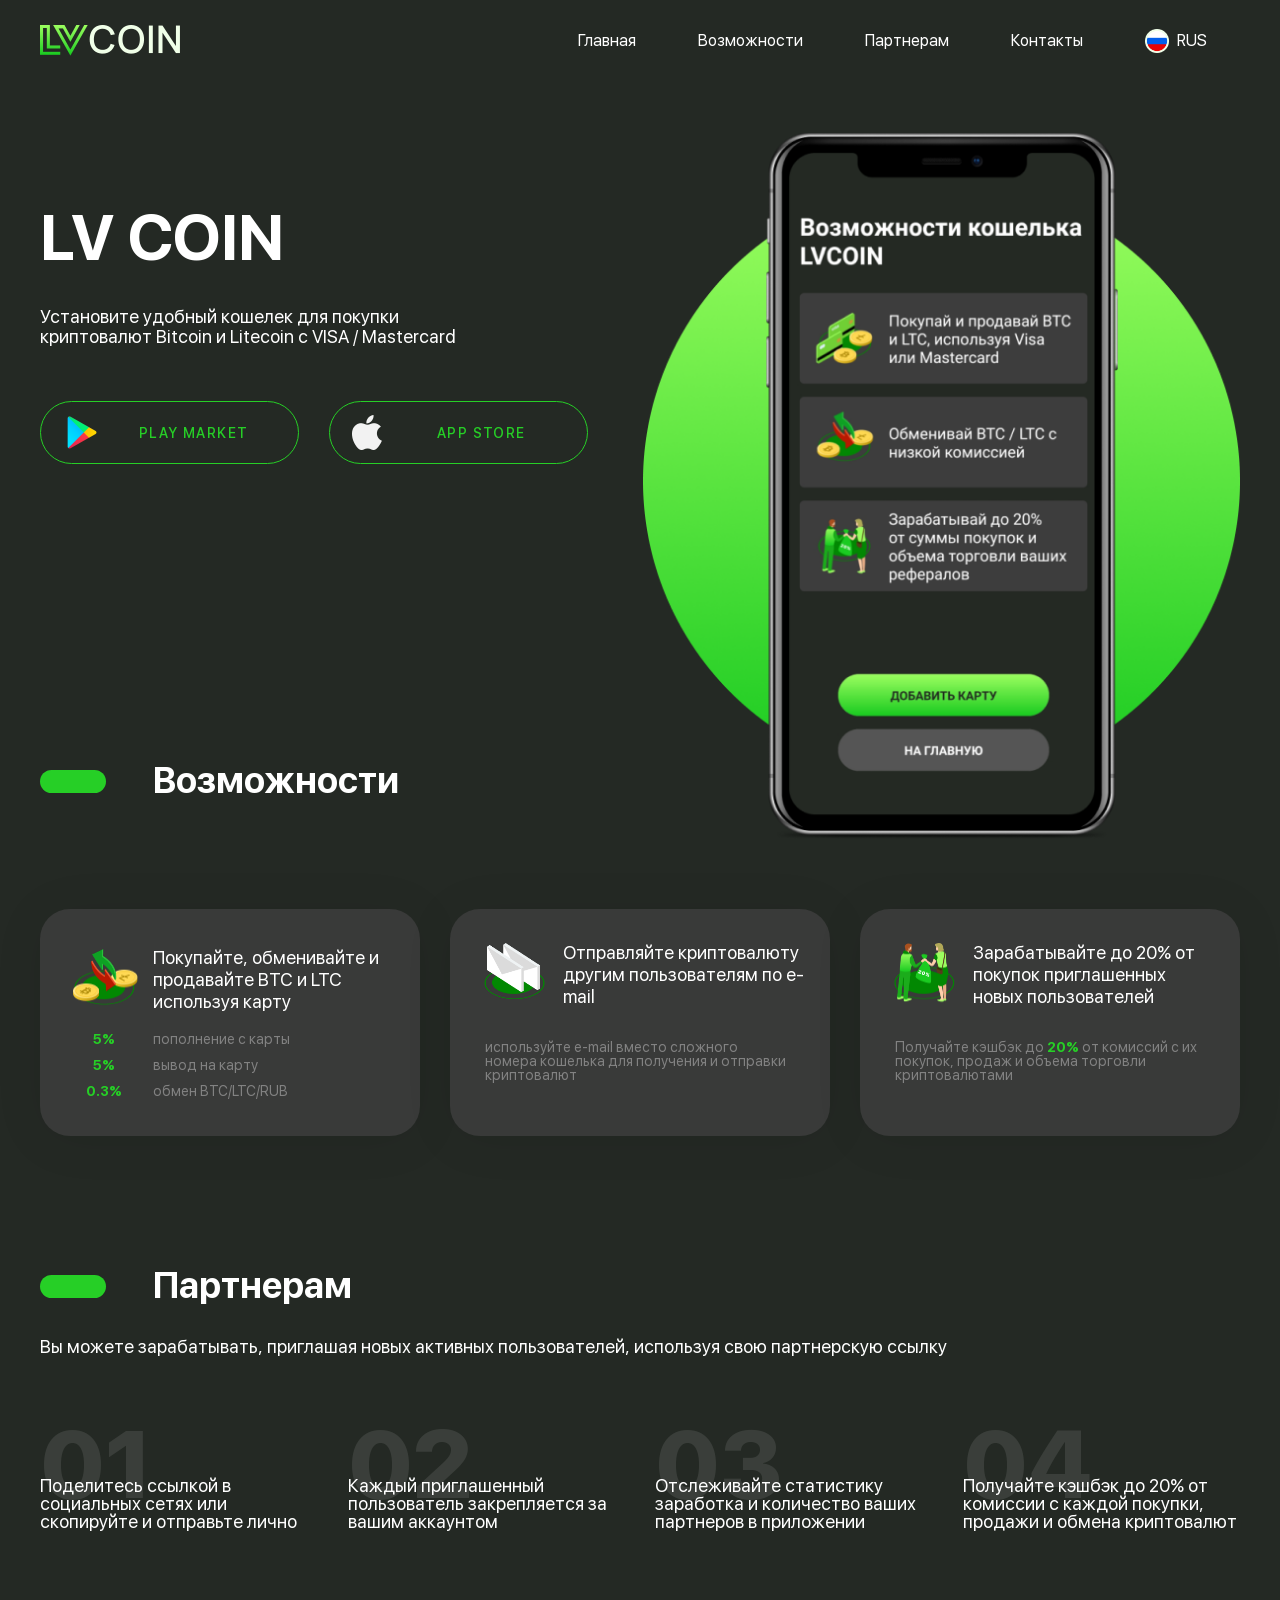
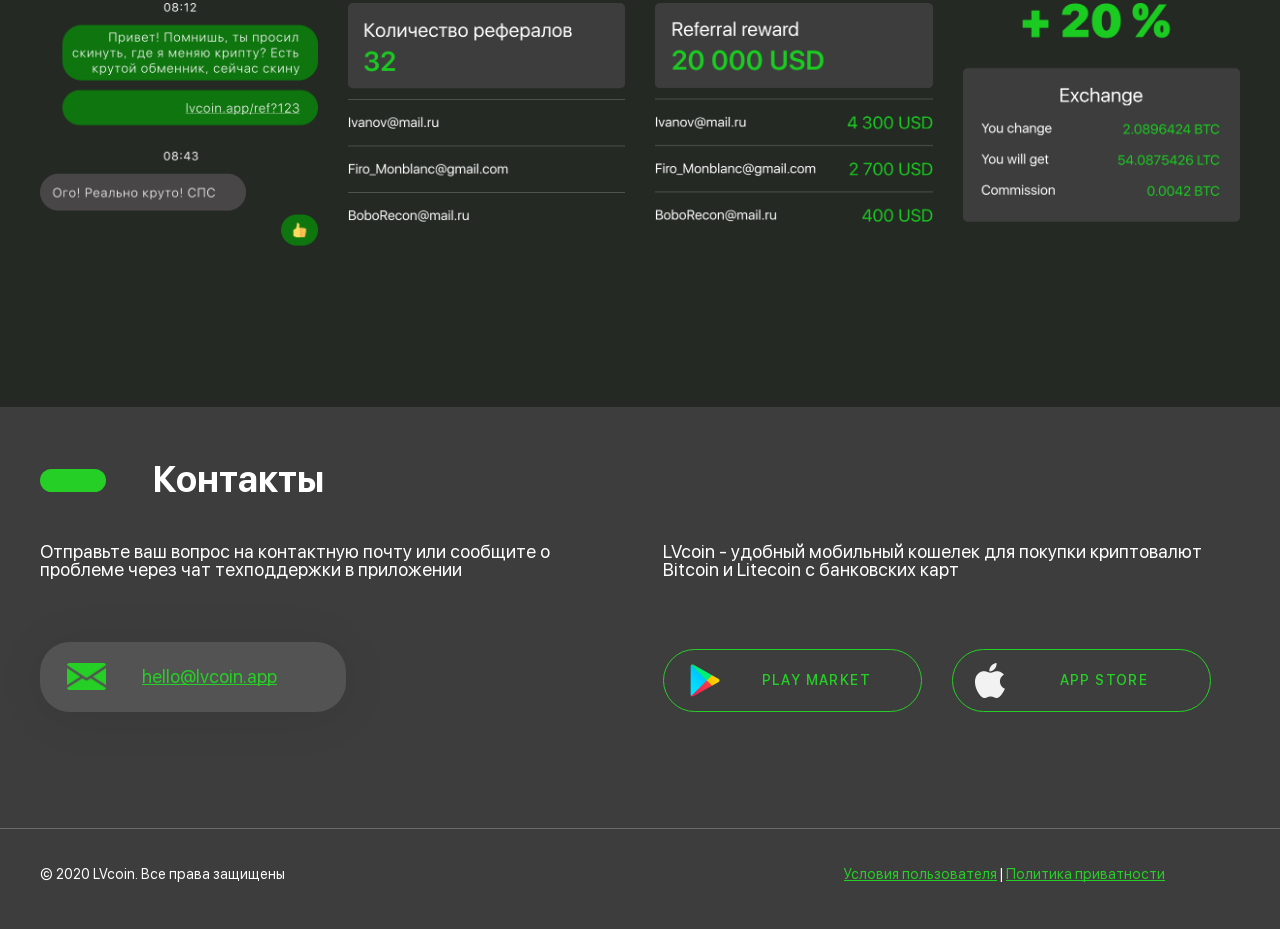
==== index.html @ 07c2f922 "адаптация (телефон планшет) изменение качества картинок" ====
<!DOCTYPE html>
<html lang="ru">
<head>
  <meta charset="UTF-8">
  <meta name="viewport" content="width=device-width, initial-scale=1.0, maximum-scale=1.0, user-scalable=0" >
  <title>LV_COIN</title>
  <link rel="stylesheet" href="css/style.css">
</head>
<body>
<div class="wrapper">
  <header class="header">
    <div class="header__container container">
      <a href="index.html" class="header__logo">
        <img src="img/imgRus/header/logo.png" alt="LV_COIN" width="140" height="31" loading="eager">
      </a>
      <nav class="header__menu">
        <ul class="header__list">
          <li class="header__link"><a href="#hero">Главная</a></li>
          <li class="header__link"><a href="#opportunities">Возможности</a></li>
          <li class="header__link"><a href="#partners">Партнерам</a></li>
          <li class="header__link"><a href="#contacts">Контакты</a></li>
          <li class="header__lang-dropdown">
             <!-- Обернули картинку и текст в один блок для удобного выравнивания -->
              <div class="header__lang-current">
                 <img src="img/imgRus/header/rus.png" alt="" class="lang-icon" width="24" height="24">
                 <span>RUS</span>
             </div>
  
             <div class="header__lang-list">
               <!-- Ссылке внутри дали класс, чтобы задать ей флекс-режим -->
               <a href="indexeng.html" class="header__lang-item">
                <img src="img/imgEng/header/eng.png" alt="" class="lang-icon" width="24" height="24">
                <span>ENG</span>
               </a>
             </div>
            </li>
          </ul>
      </nav>
    </div>
  </header>

  <div class="content">
    <section id="hero" class="hero">
      <div class="hero__container container">
        <div class="hero__body">
          <h1 class="hero__title">LV COIN</h1>
          <p class="hero__text">Установите удобный кошелек для покупки <br> криптовалют Bitcoin и Litecoin с VISA / Mastercard</p>
          <div class="hero__btn btn">
            <a href="https://play.google.com/store/apps?hl=ru&pli=1" target="_blank" class="btn_google">
              <img src="img/imgRus/hero/google.png" alt="google" class="btn-icon" width="35" height="35" loading="eager" decoding="async"> PLAY MARKET
            </a>
            <a href="https://www.apple.com/de/app-store/" target="_blank" class="btn_aplle">
              <img src="img/imgRus/hero/aplle.png" alt="aplle" class="btn-icon" width="30" height="35" loading="eager" decoding="async"> APP STORE
            </a>
          </div>
        </div>

        <img class="hero__image" src="img/imgRus/hero/phone.png" alt="phone" width="605" height="715" loading="eager">
      </div>
    </section>

    <section id="opportunities" class="opportunities">
      <div class="opportunities__container container">
        <h2 class="opportunities__title title">Возможности</h2>
        <div class="opportunities__row">
          <div class="opportunities__column">
            <div class="opportunities-item">
              <img src="img/imgRus/oppo/oppo1.png" alt="icon" class="opportunities-item__icon" width="85" height="63" loading="lazy" decoding="async">
              <p class="opportunities-item__subtitle">Покупайте, обменивайте и продавайте BTC и LTC используя карту</p>
              <ul class="opportunities-item__percent">
                <li><span class="green">5%</span></li>
                <li><span class="green">5%</span></li>
                <li><span class="green">0.3%</span></li>
              </ul>
              <ul class="opportunities-item__text">
                <li>пополнение с карты</li>
                <li>вывод на карту</li>
                <li>обмен BTC/LTC/RUB</li>
              </ul>
            </div>
          </div>
          <div class="opportunities__column">
            <div class="opportunities-item">
              <img src="img/imgRus/oppo/oppo2.png" alt="icon" class="opportunities-item__icon" width="85" height="63" loading="lazy" decoding="async">
              <p class="opportunities-item__subtitle">Отправляйте криптовалюту другим пользователям по e-mail</p>
              <p class="opportunities-item__text_wide">используйте e-mail вместо сложного номера кошелька для получения и отправки криптовалют</p>
            </div>
          </div>
          <div class="opportunities__column">
            <div class="opportunities-item">
              <img src="img/imgRus/oppo/oppo3.png" alt="icon" class="opportunities-item__icon" width="85" height="63" loading="lazy" decoding="async">
              <p class="opportunities-item__subtitle">Зарабатывайте до 20% от покупок приглашенных новых пользователей</p>
              <p class="opportunities-item__text_wide">Получайте кэшбэк до <span class="green">20% </span>от комиссий с их покупок, продаж и объема торговли криптовалютами</p>
            </div>
          </div>
        </div>
      </div>
    </section>

    <section id="partners" class="partners">
      <div class="partners__container container">
        <h2 class="partners__title title">Партнерам</h2>
        <p class="partners__text">Вы можете зарабатывать, приглашая новых активных пользователей, используя свою партнерскую ссылку</p>
        <ul class="partners__list">
          <li class="partners__column">
            <div class="partners-item">
              <p class="partners-item__text">Поделитесь ссылкой в социальных сетях или скопируйте и отправьте лично</p>
              <img src="img/imgRus/partners/part1.png" alt="image" class="partners-item__image" width="290" height="250" loading="lazy" decoding="async">
            </div>
          </li>
          <li class="partners__column">
            <div class="partners-item">
              <p class="partners-item__text">Каждый приглашенный пользователь закрепляется за вашим аккаунтом</p>
              <img src="img/imgRus/partners/part2.png" alt="image" class="partners-item__image" width="290" height="250" loading="lazy" decoding="async">
            </div>
          </li>
          <li class="partners__column">
            <div class="partners-item">
              <p class="partners-item__text">Отслеживайте статистику заработка и количество ваших партнеров в приложении</p>
              <img src="img/imgRus/partners/part3.png" alt="image" class="partners-item__image" width="290" height="250" loading="lazy" decoding="async">
            </div>
          </li>
          <li class="partners__column">
            <div class="partners-item">
              <p class="partners-item__text">Получайте кэшбэк до 20% от комиссии с каждой покупки, продажи и обмена криптовалют</p>
              <img src="img/imgRus/partners/part4.png" alt="image" class="partners-item__image" width="290" height="250" loading="lazy" decoding="async">
            </div>
          </li>
        </ul>
      </div>
    </section>
    <section id="contacts" class="contacts">
      <div class="contacts__container container">
        <h2 class="contacts__title title">Контакты</h2>
        <div class="contacts__body">
          <div class="contacts__chat">
            <p class="contacts__text">Отправьте ваш вопрос на контактную почту или сообщите о проблеме через чат техподдержки в приложении</p>
            <a class="contacts__hello" href="mailto:hello@lvcoin.app">hello@lvcoin.app</a>
          </div>
          <div class="contacts__links">
            <p class="contacts__text">LVcoin - удобный мобильный кошелек для покупки криптовалют Bitcoin и Litecoin с банковских карт</p>
            <div class="contacts__btn btn">
              <a href="https://play.google.com/store/apps?hl=ru&pli=1" target="_blank" class="btn_google">
                <img src="img/imgRus/hero/google.png" alt="google" class="btn-icon" width="35" height="35" loading="lazy" decoding="async"> PLAY MARKET
              </a>
              <a href="https://www.apple.com/de/app-store/" target="_blank" class="btn_aplle">
                <img src="img/imgRus/hero/aplle.png" alt="aplle" class="btn-icon" width="30" height="35" loading="lazy" decoding="async"> APP STORE
              </a>
            </div>
          </div>
        </div>
      </div>
    </section>
  </div>

  <footer class="footer">
    <div class="footer__container container">
      <p class="footer__copy">&copy; 2020 LVcoin. Все права защищены</p>
      <p class="footer__text">
        <span class="footer__text_green"><a href="#">Условия пользователя</a></span> | <span class="footer__text_green"><a href="#">Политика приватности</a></span>
      </p>
    </div>
  </footer>
</div>
</body>
</html>
---- css/style.css ----
@charset "UTF-8";
/*Обнуление*/
* {
  padding: 0;
  margin: 0;
  border: 0;
}

*, *:before, *:after {
  box-sizing: border-box;
}

:focus, :active {
  outline: none;
}

a:focus, a:active {
  outline: none;
}

nav, footer, header, aside {
  display: block;
}

html, body {
  height: 100%;
  width: 100%;
  font-size: 100%;
  line-height: 1;
  font-size: 14px;
  -ms-text-size-adjust: 100%;
  -moz-text-size-adjust: 100%;
  -webkit-text-size-adjust: 100%;
}

input, button, textarea {
  font-family: inherit;
}

input::-ms-clear {
  display: none;
}

button {
  cursor: pointer;
}

button::-moz-focus-inner {
  padding: 0;
  border: 0;
}

a, a:visited {
  text-decoration: none;
}

a:hover {
  text-decoration: none;
}

ul li {
  list-style: none;
}

img {
  vertical-align: top;
}

h1, h2, h3, h4, h5, h6 {
  font-size: inherit;
  font-weight: inherit;
}

/*--------------------*/
@font-face {
  font-family: "SF UI Display";
  src: url("../fonts/SFUIDisplay-Bold.woff2") format("woff2");
  font-weight: 700;
  font-style: normal;
  font-display: swap;
}
@font-face {
  font-family: "SF UI Display";
  src: url("../fonts/SFUIDisplay-Heavy.woff2") format("woff2");
  font-weight: 900;
  font-style: normal;
  font-display: swap;
}
@font-face {
  font-family: "SF UI Display";
  src: url("../fonts/SFUIDisplay-Medium.woff2") format("woff2");
  font-weight: 500;
  font-style: normal;
  font-display: swap;
}
@font-face {
  font-family: "SF UI Display";
  src: url("../fonts/SFUIDisplay-Semibold.woff2") format("woff2");
  font-weight: 600;
  font-style: normal;
  font-display: swap;
}
@font-face {
  font-family: "SF UI Display";
  src: url("../fonts/SFUIDisplay-Regular.woff2") format("woff2");
  font-weight: 400;
  font-style: normal;
  font-display: swap;
}
body {
  background: #242924;
  font-family: SF UI Display;
}
body a {
  color: inherit;
}

.container {
  max-width: 1255px;
  margin: 0 auto;
}

.wrapper {
  min-height: 100%;
  display: flex;
  flex-direction: column;
}

.container {
  max-width: 1255px;
  margin: 0 auto;
}

.header {
  position: sticky;
  background: #242924;
  top: 0;
  left: 0;
  width: 100%;
  z-index: 100;
  padding: 25px 40px 25px 40px;
}
@media (max-width: 1104px) {
  .header {
    box-shadow: 0 4px 50px 0 rgba(0, 0, 0, 0.08);
    background: #383938;
  }
}
.header {
  /* Главный контейнер (кнопка RUS) */
}
.header .header__lang-dropdown {
  padding-right: 33px;
  position: relative; /* Важно: чтобы выпадающее меню не улетало в угол экрана */
  cursor: pointer;
  display: inline-flex;
  align-items: center;
}
@media (max-width: 965px) {
  .header .header__lang-dropdown {
    padding-right: 0px;
  }
}
.header {
  /* Выравниваем иконку и текст RUS в одну линию */
}
.header .header__lang-current {
  display: inline-flex;
  align-items: center;
  gap: 8px; /* Расстояние между флагом и текстом RUS */
}
.header {
  /* Скрытый выкатной блок (английский язык) */
}
.header .header__lang-list {
  position: absolute;
  top: 100%; /* Появляется ровно под нижней границей шапки */
  left: 32px;
  transform: translateX(-50%) translateY(-10px); /* Смещаем чуть вверх для эффекта выкатывания */
  /* Магия скрытия и плавности */
  opacity: 0;
  visibility: hidden;
  transition: opacity 0.3s ease, transform 0.3s ease, visibility 0.3s ease;
  z-index: 100; /* Чтобы меню было поверх остальных элементов сайта */
}
.header {
  /* Эффект выкатывания при наведении мыши на RUS */
}
.header .header__lang-dropdown:hover .header__lang-list {
  opacity: 1;
  visibility: visible;
  transform: translateX(-50%) translateY(0); /* Опускается на свое место */
}
.header {
  /* Ссылка внутри выпадающего меню (ENG) */
}
.header .header__lang-item {
  display: inline-flex;
  align-items: center;
  gap: 8px; /* Расстояние между флагом и текстом ENG */
  text-decoration: none;
  color: white;
  white-space: nowrap; /* Чтобы текст не переносился на новую строку */
  transition: color 0.2s ease;
}
.header {
  /* Меняем цвет текста ENG при наведении на саму ссылку */
}
.header .header__lang-item:hover {
  color: #28dc31; /* Синий или любой ваш фирменный цвет */
}
.header {
  /* Общие стили для иконок-флагов, чтобы они не деформировались */
}
.header .lang-icon {
  display: block;
  -o-object-fit: contain;
     object-fit: contain;
  flex-shrink: 0;
}
.header__container {
  display: flex;
  justify-content: space-between;
  align-items: center;
  -moz-column-gap: 10px;
       column-gap: 10px;
}
.header__list {
  display: flex;
  align-items: center;
  gap: 62px;
  font-size: 16px;
  color: #fff;
  font-weight: 400;
  line-height: 30px;
}
@media (max-width: 1104px) {
  .header__list {
    padding-right: 35px;
    gap: 65px;
  }
}
@media (max-width: 965px) {
  .header__list {
    gap: 20px;
  }
}
.header__link {
  transition: 0.5s;
}
.header__link:hover {
  color: #26cf26;
  text-decoration: underline;
}

.content {
  flex: 1 1 auto;
}

.hero {
  padding: 52px 40px 0px 40px;
  margin-bottom: -76px;
}
@media (max-width: 767px) {
  .hero {
    padding: 52px 20px 0px 20px;
  }
}
.hero__container {
  display: flex;
  justify-content: space-between;
  gap: 10px;
}
@media (max-width: 1104px) {
  .hero__container {
    gap: 10px;
  }
}
.hero__body {
  display: flex;
  flex: 0 1 50%;
  flex-direction: column;
}
.hero__title {
  font-size: 64px;
  color: #fff;
  font-weight: 700;
  padding-top: 72px;
  margin-bottom: 38px;
}
@media (max-width: 767px) {
  .hero__title {
    font-size: 48px;
    padding-top: 32px;
  }
}
.hero__text {
  font-size: 18px;
  color: #fff;
  font-weight: 400;
  line-height: 20px;
  margin-bottom: 54px;
}
@media (max-width: 767px) {
  .hero__text {
    font-size: 14px;
  }
}
@media (max-width: 767px) and (max-width: 550px) {
  .hero__text {
    width: 200px;
    margin-bottom: 75px;
  }
}
.hero__btn-icon img {
  display: block;
}
.hero__image {
  min-width: 0;
  height: auto;
}
@media (max-width: 650px) {
  .hero__image {
    width: 224px;
    height: 264px;
    display: block;
    flex-shrink: 0;
    margin-left: -40px;
  }
}

.btn {
  display: inline-flex;
  align-items: center;
  gap: 30px;
  transition: 0.5s;
  font-size: 14px;
  letter-spacing: 0.1em;
  text-transform: uppercase;
  text-align: center;
  color: #26cf26;
  font-weight: 500;
}
@media (max-width: 1104px) {
  .btn {
    flex-wrap: wrap;
  }
}
.btn_google {
  display: flex;
  align-items: center;
  gap: 40px;
  border: 1px solid #26cf26;
  border-radius: 40px;
  border-radius: 40px;
  border: 1px solid #26cf26;
  padding-left: 23px;
  height: 63px;
  width: 259px;
  z-index: 1;
  overflow: hidden;
  position: relative;
  transition: 0.5s;
}
.btn_google:before {
  content: "";
  position: absolute;
  inset: 0; /* растягиваем на весь блок */
  background: linear-gradient(180deg, #9cff60 0%, #19cb20 99.48%);
  opacity: 0; /* делаем невидимым по умолчанию */
  transition: opacity 0.5s ease-in-out; /* настраиваем плавность */
  z-index: -1; /* отправляем под текст кнопки */
}
.btn_google:hover::before {
  opacity: 1;
}
.btn_google:hover {
  transition: 0.5s;
  color: #000;
}
.btn_aplle {
  display: flex;
  align-items: center;
  gap: 55px;
  border-radius: 40px;
  border: 1px solid #26cf26;
  padding-left: 22px;
  height: 63px;
  width: 259px;
  z-index: 1;
  cursor: pointer;
  overflow: hidden;
  position: relative;
  transition: 0.5s;
}
.btn_aplle:before {
  content: "";
  position: absolute;
  inset: 0; /* растягиваем на весь блок */
  background: linear-gradient(180deg, #9cff60 0%, #19cb20 99.48%);
  opacity: 0; /* делаем невидимым по умолчанию */
  transition: opacity 0.5s ease-in-out; /* настраиваем плавность */
  z-index: -1; /* отправляем под текст кнопки */
}
.btn_aplle:hover::before {
  opacity: 1;
}
.btn_aplle:hover {
  transition: 0.5s;
  color: #000;
}

.opportunities {
  padding: 0 40px;
}
@media (max-width: 1104px) {
  .opportunities {
    padding-top: 120px;
  }
}
@media (max-width: 767px) {
  .opportunities {
    padding: 120px 20px 0px 20px;
  }
}
.opportunities__title {
  margin-bottom: 110px;
}
@media (max-width: 1104px) {
  .opportunities__title {
    margin-bottom: 75px;
  }
}
@media (max-width: 670px) {
  .opportunities__title {
    margin-bottom: 30px;
  }
}
.opportunities__row {
  display: grid;
  grid-template-columns: repeat(3, 1fr);
  gap: 30px;
  align-items: stretch;
}
@media (max-width: 928px) {
  .opportunities__row {
    grid-template-columns: repeat(2, 1fr);
  }
  .opportunities__row .opportunities__column:nth-child(3) {
    grid-column: 1/-1;
    justify-self: center;
    width: calc(50% - 15px);
  }
}
@media (max-width: 670px) {
  .opportunities__row {
    grid-template: 1fr 1fr 1fr/1fr;
  }
  .opportunities__row .opportunities__column:nth-child(3) {
    grid-column: 1/-1;
    width: 100%;
  }
}
.opportunities__column {
  box-shadow: 0 4px 50px 0 rgba(0, 0, 0, 0.08);
  background: #393a39;
  border-radius: 30px;
}

.title {
  font-size: 36px;
  color: #fff;
  font-weight: 700;
}
@media (max-width: 670px) {
  .title {
    font-size: 24px;
  }
}
.title:before {
  content: "";
  width: 66px;
  height: 23px;
  background: #26cf26;
  display: inline-block;
  margin-right: 47px;
  border-radius: 50px;
}

.opportunities-item {
  grid-template: 1fr 1fr/minmax(34px, 84px) 1fr;
  align-items: center;
  padding: 32px 24px 32px 22px;
  gap: 7px;
  display: grid;
}
@media (max-width: 1104px) {
  .opportunities-item {
    grid-template: 1fr 1fr/minmax(34px, 64px) 1fr;
    padding: 10px;
  }
}
@media (max-width: 1104px) {
  .opportunities-item__icon {
    width: 64px;
    height: 48px;
  }
}
.opportunities-item__icon img {
  display: block;
}
.opportunities-item__subtitle {
  font-size: 18px;
  color: #fff;
  font-weight: 400;
  line-height: 22px;
}
@media (max-width: 1104px) {
  .opportunities-item__subtitle {
    font-size: 14px;
    line-height: normal;
  }
}
.opportunities-item__percent {
  text-align: center;
  line-height: 26px;
}
@media (max-width: 1104px) {
  .opportunities-item__percent {
    margin-top: -10px;
  }
}
.opportunities-item__text {
  font-weight: 400;
  line-height: 26px;
  font-size: 14px;
  color: #828282;
}
@media (max-width: 1104px) {
  .opportunities-item__text {
    margin-top: -10px;
  }
}
.opportunities-item__text_wide {
  padding-top: 25px;
  padding-left: 13px;
  max-width: 320px;
  font-weight: 400;
  font-size: 14px;
  color: #828282;
  grid-column: span 2;
}
@media (max-width: 1104px) {
  .opportunities-item__text_wide {
    padding-top: 16px;
  }
}
@media (max-width: 928px) {
  .opportunities-item__text_wide {
    max-width: 100%;
  }
}
@media (max-width: 928px) {
  .opportunities-item__text_wide {
    padding-bottom: 20px;
  }
}

.green {
  font-size: 14px;
  text-align: center;
  color: #26cf26;
  font-weight: 700;
  text-decoration: none;
}

.partners {
  padding: 132px 40px 161px 40px;
}
@media (max-width: 1104px) {
  .partners {
    padding: 72px 40px 59px 40px;
  }
}
@media (max-width: 767px) {
  .partners {
    padding: 40px 20px;
  }
}
.partners__title {
  margin-bottom: 34px;
}
@media (max-width: 1104px) {
  .partners__title {
    margin-bottom: 42px;
  }
}
.partners__text {
  font-size: 18px;
  color: #fff;
  font-weight: 400;
  margin-bottom: 60px;
}
@media (max-width: 1104px) {
  .partners__text {
    margin-bottom: 40px;
  }
}
@media (max-width: 500px) {
  .partners__text {
    font-size: 14px;
    margin-bottom: 20px;
  }
}
.partners__list {
  display: grid;
  grid-template: 1fr/1fr 1fr 1fr 1fr;
  counter-reset: item;
  gap: 30px;
}
@media (max-width: 1104px) {
  .partners__list {
    gap: 20px;
  }
}
@media (max-width: 650px) {
  .partners__list {
    grid-template: 1fr 1fr/1fr 1fr;
  }
}
.partners__list li {
  counter-increment: item;
  position: relative;
}
.partners__list li:before {
  content: counter(item, decimal-leading-zero) "";
  font-weight: 900;
  font-size: 96px;
  color: rgba(255, 255, 255, 0.1);
}
@media (max-width: 728px) {
  .partners__list li:before {
    font-size: 72px;
  }
}
.partners-item {
  display: flex;
  flex-direction: column;
}
.partners-item__text {
  margin-top: -35px;
  margin-bottom: 72px;
  font-weight: 400;
  font-size: 18px;
  color: #fff;
}
@media (max-width: 1104px) {
  .partners-item__text {
    margin-bottom: 50px;
  }
}
@media (max-width: 928px) {
  .partners-item__text {
    font-size: 14px;
  }
}
.partners-item__image {
  width: 100%;
  height: auto;
}
.partners-item__image img {
  display: block;
  width: 100%;
  height: auto;
}

.btn {
  display: inline-flex;
  align-items: center;
  gap: 30px;
  transition: 0.5s;
  font-size: 14px;
  letter-spacing: 0.1em;
  text-transform: uppercase;
  text-align: center;
  color: #26cf26;
  font-weight: 500;
}

.contacts {
  padding: 55px 40px 116px 40px;
  background: #3d3d3d;
}
@media (max-width: 767px) {
  .contacts {
    padding: 20px;
  }
}
.contacts__title {
  margin-bottom: 45px;
}
.contacts__body {
  display: flex;
  gap: 45px;
}
@media (max-width: 650px) {
  .contacts__body {
    flex-wrap: wrap;
  }
}
.contacts__chat {
  display: flex;
  flex-direction: column;
}
@media (max-width: 980px) {
  .contacts__chat {
    align-items: center;
  }
}
.contacts__text {
  font-size: 18px;
  color: #fff;
  font-weight: 400;
  max-width: 590px;
  margin-bottom: 63px;
  flex: 1 1 auto;
}
.contacts__links {
  display: flex;
  flex-direction: column;
}
.contacts__hello {
  display: inline-flex;
  width: 306px;
  height: 70px;
  box-shadow: 0 4px 50px 0 rgba(0, 0, 0, 0.08);
  background: #535353;
  border-radius: 30px;
  align-items: center;
  gap: 36px;
  padding-left: 26px;
  font-size: 18px;
  text-decoration: underline;
  -webkit-text-decoration-skip-ink: none;
          text-decoration-skip-ink: none;
  color: #26cf26;
  font-weight: 400;
  transition: 0.5s;
}
.contacts__hello:hover {
  box-shadow: 0 4px 50px 0 rgba(21, 227, 14, 0.08);
}
.contacts__hello:before {
  content: "";
  display: inline-block;
  height: 27px;
  background-image: url("../img/imgEng/contact/link.png");
  background-size: contain;
  background-repeat: no-repeat;
  background-position: center;
  flex-shrink: 0;
  width: 40px;
}

.contacts__btn {
  flex-wrap: nowrap;
}
@media (max-width: 980px) {
  .contacts__btn {
    flex-wrap: wrap;
  }
}
@media (max-width: 980px) {
  .contacts__btn {
    justify-content: center;
  }
}

.footer {
  padding: 38px 40px 48px 40px;
  border-top: 1px solid #6c6c6c;
  background: #3d3d3d;
}
@media (max-width: 767px) {
  .footer {
    padding: 20px;
  }
}
.footer__container {
  display: flex;
  justify-content: space-between;
}
@media (max-width: 650px) {
  .footer__container {
    flex-wrap: wrap;
    gap: 40px;
  }
}
.footer__copy {
  display: inline-block;
  font-size: 14px;
  color: #fff;
  font-weight: 400;
}
.footer__text {
  display: inline-block;
  font-size: 14px;
  color: #fff;
  font-weight: 400;
  margin-right: 75px;
}
.footer__text_green {
  font-weight: 400;
  font-size: 14px;
  text-decoration: underline;
  -webkit-text-decoration-skip-ink: none;
          text-decoration-skip-ink: none;
  text-align: right;
  color: #26cf26;
}
@media (max-width: 980px) {
  .footer__text {
    margin-right: 35px;
  }
}/*# sourceMappingURL=Style.css.map */
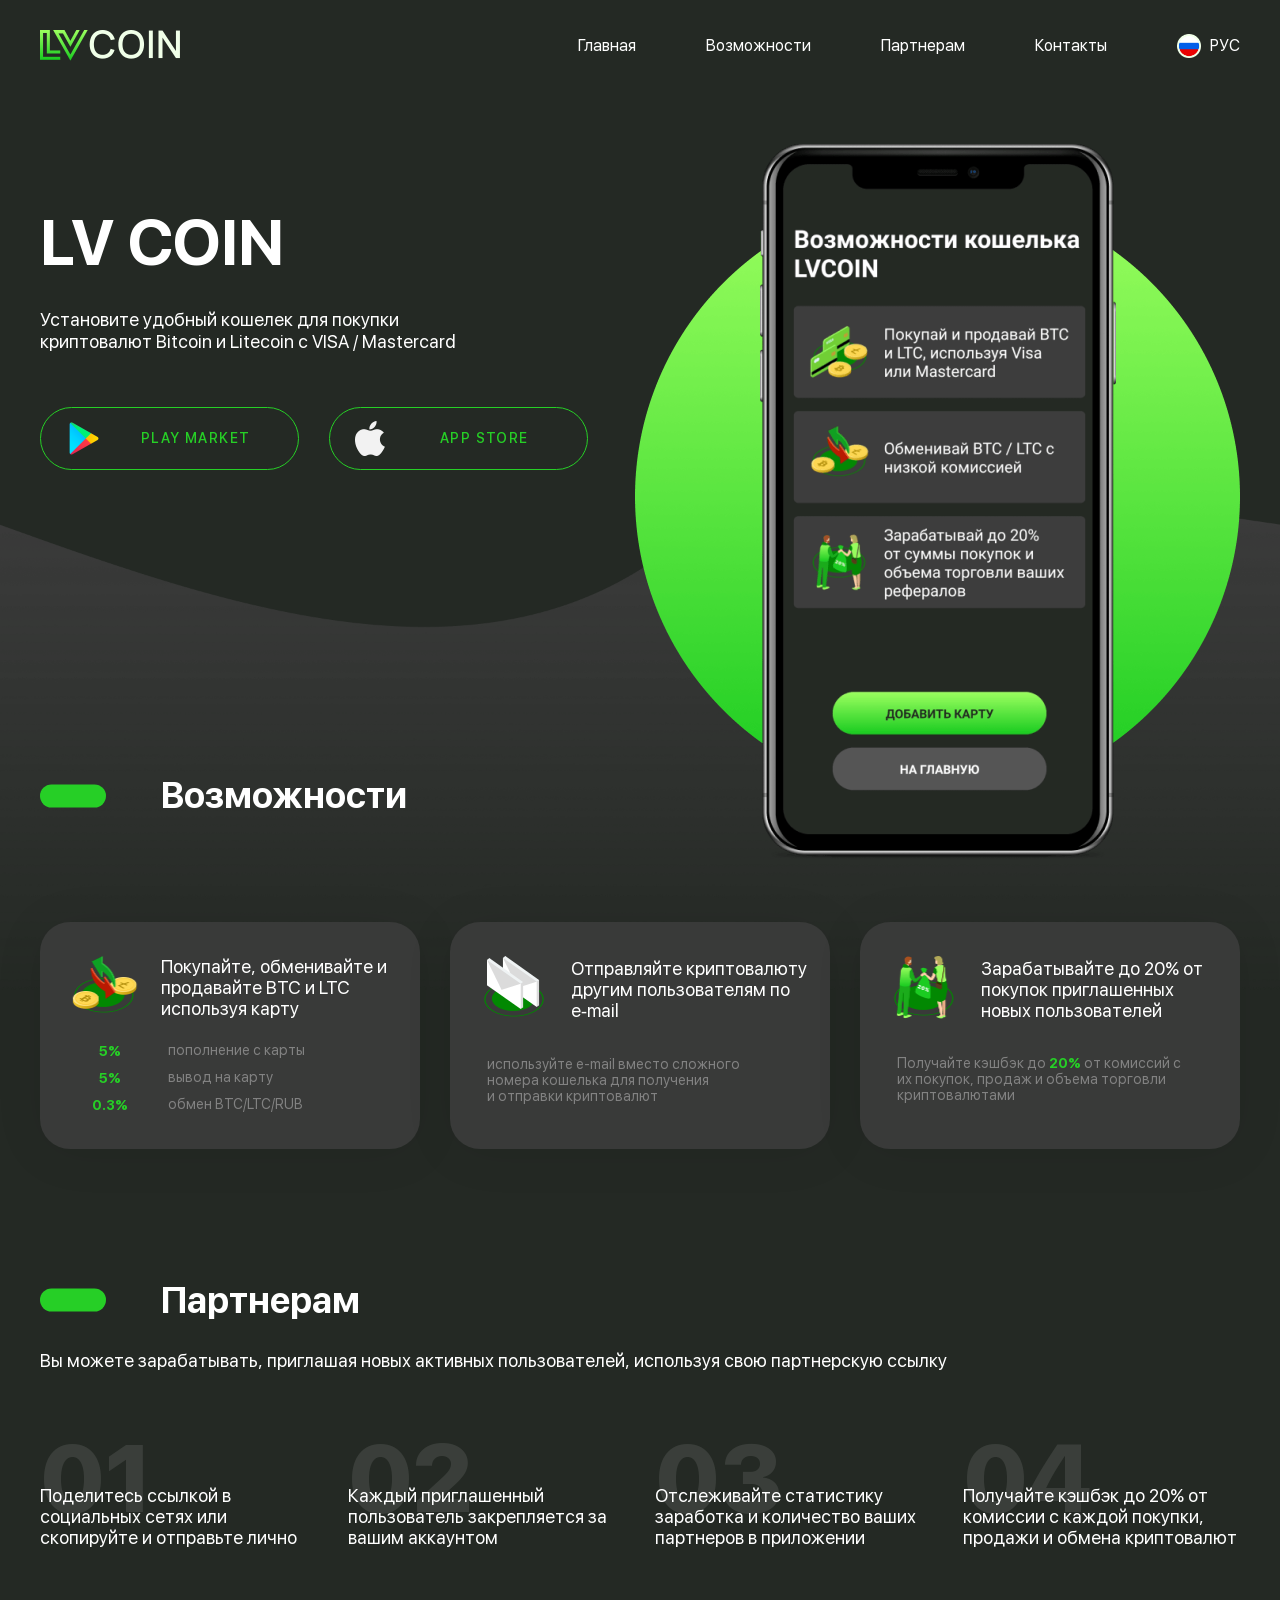
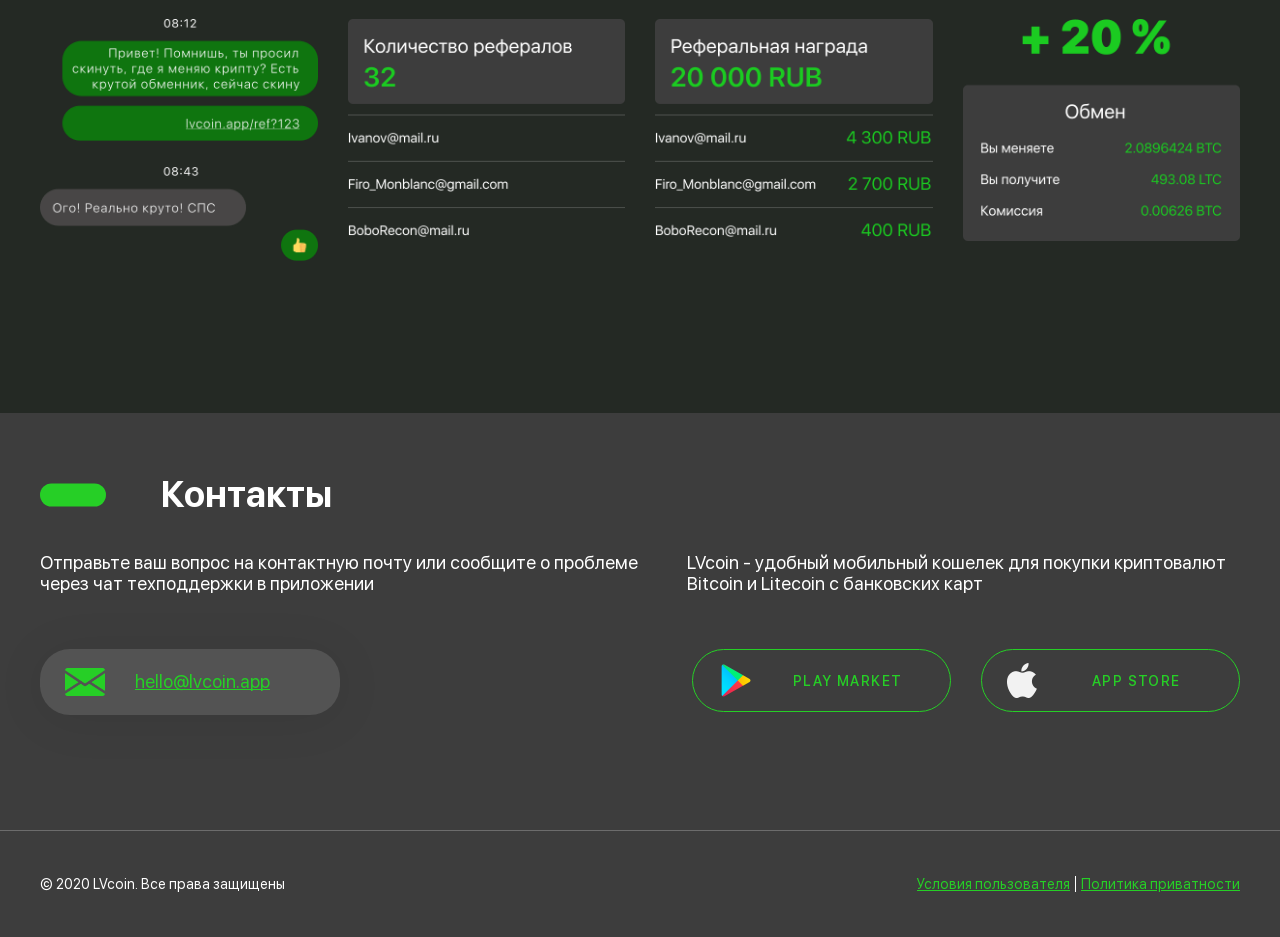
==== commit aedd6df0: "отредоктировал вложенность" ====
--- a/index.html
+++ b/index.html
@@ -1,166 +1,228 @@
-<!DOCTYPE html>
+<!doctype html>
 <html lang="ru">
+
 <head>
-  <meta charset="UTF-8">
-  <meta name="viewport" content="width=device-width, initial-scale=1.0, maximum-scale=1.0, user-scalable=0" >
-  <title>LV_COIN</title>
-  <link rel="stylesheet" href="css/style.css">
+    <meta charset="UTF-8">
+    <meta name="viewport" content="width=device-width, initial-scale=1.0">
+    <title>LVCOIN</title>
+    <link rel="stylesheet" href="/css/styles.css">
 </head>
+
 <body>
-<div class="wrapper">
-  <header class="header">
-    <div class="header__container container">
-      <a href="index.html" class="header__logo">
-        <img src="img/imgRus/header/logo.png" alt="LV_COIN" width="140" height="31" loading="eager">
-      </a>
-      <nav class="header__menu">
-        <ul class="header__list">
-          <li class="header__link"><a href="#hero">Главная</a></li>
-          <li class="header__link"><a href="#opportunities">Возможности</a></li>
-          <li class="header__link"><a href="#partners">Партнерам</a></li>
-          <li class="header__link"><a href="#contacts">Контакты</a></li>
-          <li class="header__lang-dropdown">
-             <!-- Обернули картинку и текст в один блок для удобного выравнивания -->
-              <div class="header__lang-current">
-                 <img src="img/imgRus/header/rus.png" alt="" class="lang-icon" width="24" height="24">
-                 <span>RUS</span>
-             </div>
-  
-             <div class="header__lang-list">
-               <!-- Ссылке внутри дали класс, чтобы задать ей флекс-режим -->
-               <a href="indexeng.html" class="header__lang-item">
-                <img src="img/imgEng/header/eng.png" alt="" class="lang-icon" width="24" height="24">
-                <span>ENG</span>
-               </a>
-             </div>
-            </li>
-          </ul>
-      </nav>
+    <div class="wrapper">
+        <header class="header">
+            <div class="header__container container">
+                <a href="index.html" class="header__logo">
+                    <img src="img/header/LVCOIN.png" alt="Логотип LVCOIN" width="140" height="31">
+                </a>
+                <nav class="header__menu">
+                    <ul class="header__list">
+                        <li class="header__item">
+                            <a href="#hero" class="header__link">Главная</a>
+                        </li>
+                        <li class="header__item">
+                            <a href="#oppo" class="header__link">Возможности</a>
+                        </li>
+                        <li class="header__item">
+                            <a href="#partners" class="header__link">Партнерам</a>
+                        </li>
+                        <li class="header__item">
+                            <a href="#contact" class="header__link">Контакты</a>
+                        </li>
+                        <li class="header__item header__item--dropdown">
+                            <a href="#" class="header__link header__link--rus">
+                                <img src="img/header/iconrus.png" alt="" aria-hidden="true" width="24" height="24">РУС
+                            </a>
+
+                            <a href="indexeng.html" class="header__link header__link--eng">
+                                <img src="img/header/iconeng.png" alt="" aria-hidden="true" width="24" height="24">
+                                ENG</a>
+                        </li>
+                    </ul>
+                </nav>
+            </div>
+        </header>
+        <main class="content">
+            <section id="hero" class="hero">
+                <div class="hero__container container">
+                    <div class="hero__body">
+                        <h1 class="hero__title">
+                            LV COIN
+                        </h1>
+                        <p class="hero__text">
+                            Установите удобный кошелек для покупки криптовалют Bitcoin и&nbsp;Litecoin
+                            с&nbsp;VISA&nbsp;/ Mastercard
+                        </p>
+                        <div class="hero__buttons buttons">
+                            <a href="#" class="buttons__link buttons__link--google">
+                                <img src="img/hero/icongoogle.png" alt="" aria-hidden="true" width="35" height="35">
+                                <span>PLAY MARKET</span>
+                            </a>
+                            <a href="#" class="buttons__link buttons__link--apple">
+                                <img src="img/hero/iconaplle.png" alt="" aria-hidden="true" width="30" height="35">
+                                <span>APP STORE</span>
+                            </a>
+                        </div>
+                    </div>
+                    <img src="img/hero/phoneRUS.png" alt="Смартфон с открытым приложением LV COIN" class="hero__phone"
+                        width="605" height="716">
+                </div>
+            </section>
+            <section id="oppo" class="oppo">
+                <div class="oppo__container container">
+                    <h2 class="oppo__title title">Возможности</h2>
+                    <ul class="oppo__list">
+                        <!-- Карточка 1 -->
+                        <li class="oppo__card">
+                            <div class="oppo__card-header">
+                                <img src="img/oppo/oppo1.png" aria-hidden="true" alt="" class="oppo__icon" width="84"
+                                    height="64">
+                                <h3 class="oppo__label">
+                                    Покупайте, обменивайте и продавайте BTC и LTC используя карту
+                                </h3>
+                            </div>
+                            <div class="oppo__body">
+                                <ul class="oppo__percent-list">
+                                    <li class="oppo__percent-item">5%</li>
+                                    <li class="oppo__percent-item">5%</li>
+                                    <li class="oppo__percent-item">0.3%</li>
+                                </ul>
+                                <ul class="oppo__text-list">
+                                    <li class="oppo__text-item">пополнение с&nbsp;карты</li>
+                                    <li class="oppo__text-item">вывод на&nbsp;карту</li>
+                                    <li class="oppo__text-item">обмен BTC/LTC/RUB</li>
+                                </ul>
+                            </div>
+                        </li>
+
+                        <!-- Карточка 2 -->
+                        <li class="oppo__card">
+                            <div class="oppo__card-header">
+                                <img src="img/oppo/oppo2.png" aria-hidden="true" alt="" class="oppo__icon" width="84"
+                                    height="67">
+                                <h3 class="oppo__label">
+                                    Отправляйте криптовалюту другим пользователям по e&#8209;mail
+                                </h3>
+                            </div>
+                            <div class="oppo__body">
+                                <p class="oppo__description">
+                                    используйте e-mail вместо сложного номера кошелька для получения и&nbsp;отправки
+                                    криптовалют
+                                </p>
+                            </div>
+                        </li>
+
+                        <!-- Карточка 3 -->
+                        <li class="oppo__card">
+                            <div class="oppo__card-header">
+                                <img src="img/oppo/oppo3.png" aria-hidden="true" alt="" class="oppo__icon" width="84"
+                                    height="64">
+                                <h3 class="oppo__label">
+                                    Зарабатывайте до&nbsp;20% от покупок приглашенных новых пользователей
+                                </h3>
+                            </div>
+                            <div class="oppo__body">
+                                <p class="oppo__description">
+                                    Получайте кэшбэк до <span class="green">20% </span>от комиссий с их покупок, продаж
+                                    и
+                                    объема торговли
+                                    криптовалютами
+                                </p>
+                            </div>
+                        </li>
+                    </ul>
+                </div>
+            </section>
+            <section id="partners" class="partners">
+                <div class="partners__container container">
+                    <h2 class="partners__title title">Партнерам</h2>
+                    <p class="partners__text">
+                        Вы можете зарабатывать, приглашая новых активных пользователей, используя свою партнерскую
+                        ссылку
+                    </p>
+                    <ul class="partners__list">
+                        <!-- Карточка 1 -->
+                        <li class="partners__item">
+                            <h3 class="partners__item-title">
+                                Поделитесь ссылкой в социальных сетях или скопируйте и отправьте лично
+                            </h3>
+                            <img class="partners__item-image" src="img/part/part1.png"
+                                alt="чат с рекомендацией криптовалютного обменника" loading="lazy" width="286"
+                                height="250">
+                        </li>
+                        <!-- Карточка 2 -->
+                        <li class="partners__item">
+                            <h3 class="partners__item-title">
+                                Каждый приглашенный пользователь закрепляется за вашим аккаунтом
+                            </h3>
+                            <img class="partners__item-image" src="img/part/part2.png"
+                                alt="панель с количеством рефералов в личном кабинете" loading="lazy" width="286"
+                                height="250">
+                        </li>
+                        <!-- Карточка 3 -->
+                        <li class="partners__item">
+                            <h3 class="partners__item-title">
+                                Отслеживайте статистику заработка и количество ваших партнеров в приложении
+                            </h3>
+                            <img class="partners__item-image" src="img/part/part3.png" alt="Список реферальных наград"
+                                loading="lazy" width="286" height="250">
+                        </li>
+                        <!-- Карточка 4 -->
+                        <li class="partners__item">
+                            <h3 class="partners__item-title">
+                                Получайте кэшбэк до 20% от комиссии с каждой покупки, продажи и обмена криптовалют
+                            </h3>
+                            <img class="partners__item-image" src="img/part/part4.png"
+                                alt="Калькулятор обмена Bitcoin на Litecoin" loading="lazy" width="286" height="250">
+                        </li>
+                    </ul>
+                </div>
+            </section>
+            <section id="contact" class="contact">
+                <div class="contact__container container">
+                    <h2 class="contact__title title">
+                        Контакты
+                    </h2>
+                    <div class="contact__body">
+                        <div class="contact__column">
+                            <p class="contact__text">
+                                Отправьте ваш вопрос на контактную почту или сообщите о проблеме через чат техподдержки
+                                в приложении
+                            </p>
+                            <a href="#" class="contact__link">
+                                <img src="img/contact/icon.png" width="40" height="28" aria-hidden="true"
+                                    alt="">hello@lvcoin.app</a>
+                        </div>
+                        <div class="contact__column">
+                            <p class="contact__text">
+                                LVcoin - удобный мобильный кошелек для покупки криптовалют
+                                Bitcoin и Litecoin с банковских карт
+                            </p>
+                            <div class="contact__buttons buttons">
+                                <a href="#" class="buttons__link buttons__link--google">
+                                    <img src="img/hero/icongoogle.png" alt="" aria-hidden="true" width="35" height="35">
+                                    <span>PLAY MARKET</span>
+                                </a>
+                                <a href="#" class="buttons__link buttons__link--apple">
+                                    <img src="img/hero/iconaplle.png" alt="" aria-hidden="true" width="30" height="35">
+                                    <span>APP STORE</span>
+                                </a>
+                            </div>
+                        </div>
+                    </div>
+                </div>
+            </section>
+        </main>
+        <footer class="footer">
+            <div class="footer__container container">
+                <p class="footer__copy">&copy;&nbsp;2020&nbsp;LVcoin. Все права защищены</p>
+                <div class="footer__legal">
+                    <a class="footer__link" href="#">Условия пользователя</a>
+                    <a class="footer__link" href="#">Политика приватности</a>
+                </div>
+            </div>
+        </footer>
     </div>
-  </header>
-
-  <div class="content">
-    <section id="hero" class="hero">
-      <div class="hero__container container">
-        <div class="hero__body">
-          <h1 class="hero__title">LV COIN</h1>
-          <p class="hero__text">Установите удобный кошелек для покупки <br> криптовалют Bitcoin и Litecoin с VISA / Mastercard</p>
-          <div class="hero__btn btn">
-            <a href="https://play.google.com/store/apps?hl=ru&pli=1" target="_blank" class="btn_google">
-              <img src="img/imgRus/hero/google.png" alt="google" class="btn-icon" width="35" height="35" loading="eager" decoding="async"> PLAY MARKET
-            </a>
-            <a href="https://www.apple.com/de/app-store/" target="_blank" class="btn_aplle">
-              <img src="img/imgRus/hero/aplle.png" alt="aplle" class="btn-icon" width="30" height="35" loading="eager" decoding="async"> APP STORE
-            </a>
-          </div>
-        </div>
-
-        <img class="hero__image" src="img/imgRus/hero/phone.png" alt="phone" width="605" height="715" loading="eager">
-      </div>
-    </section>
-
-    <section id="opportunities" class="opportunities">
-      <div class="opportunities__container container">
-        <h2 class="opportunities__title title">Возможности</h2>
-        <div class="opportunities__row">
-          <div class="opportunities__column">
-            <div class="opportunities-item">
-              <img src="img/imgRus/oppo/oppo1.png" alt="icon" class="opportunities-item__icon" width="85" height="63" loading="lazy" decoding="async">
-              <p class="opportunities-item__subtitle">Покупайте, обменивайте и продавайте BTC и LTC используя карту</p>
-              <ul class="opportunities-item__percent">
-                <li><span class="green">5%</span></li>
-                <li><span class="green">5%</span></li>
-                <li><span class="green">0.3%</span></li>
-              </ul>
-              <ul class="opportunities-item__text">
-                <li>пополнение с карты</li>
-                <li>вывод на карту</li>
-                <li>обмен BTC/LTC/RUB</li>
-              </ul>
-            </div>
-          </div>
-          <div class="opportunities__column">
-            <div class="opportunities-item">
-              <img src="img/imgRus/oppo/oppo2.png" alt="icon" class="opportunities-item__icon" width="85" height="63" loading="lazy" decoding="async">
-              <p class="opportunities-item__subtitle">Отправляйте криптовалюту другим пользователям по e-mail</p>
-              <p class="opportunities-item__text_wide">используйте e-mail вместо сложного номера кошелька для получения и отправки криптовалют</p>
-            </div>
-          </div>
-          <div class="opportunities__column">
-            <div class="opportunities-item">
-              <img src="img/imgRus/oppo/oppo3.png" alt="icon" class="opportunities-item__icon" width="85" height="63" loading="lazy" decoding="async">
-              <p class="opportunities-item__subtitle">Зарабатывайте до 20% от покупок приглашенных новых пользователей</p>
-              <p class="opportunities-item__text_wide">Получайте кэшбэк до <span class="green">20% </span>от комиссий с их покупок, продаж и объема торговли криптовалютами</p>
-            </div>
-          </div>
-        </div>
-      </div>
-    </section>
-
-    <section id="partners" class="partners">
-      <div class="partners__container container">
-        <h2 class="partners__title title">Партнерам</h2>
-        <p class="partners__text">Вы можете зарабатывать, приглашая новых активных пользователей, используя свою партнерскую ссылку</p>
-        <ul class="partners__list">
-          <li class="partners__column">
-            <div class="partners-item">
-              <p class="partners-item__text">Поделитесь ссылкой в социальных сетях или скопируйте и отправьте лично</p>
-              <img src="img/imgRus/partners/part1.png" alt="image" class="partners-item__image" width="290" height="250" loading="lazy" decoding="async">
-            </div>
-          </li>
-          <li class="partners__column">
-            <div class="partners-item">
-              <p class="partners-item__text">Каждый приглашенный пользователь закрепляется за вашим аккаунтом</p>
-              <img src="img/imgRus/partners/part2.png" alt="image" class="partners-item__image" width="290" height="250" loading="lazy" decoding="async">
-            </div>
-          </li>
-          <li class="partners__column">
-            <div class="partners-item">
-              <p class="partners-item__text">Отслеживайте статистику заработка и количество ваших партнеров в приложении</p>
-              <img src="img/imgRus/partners/part3.png" alt="image" class="partners-item__image" width="290" height="250" loading="lazy" decoding="async">
-            </div>
-          </li>
-          <li class="partners__column">
-            <div class="partners-item">
-              <p class="partners-item__text">Получайте кэшбэк до 20% от комиссии с каждой покупки, продажи и обмена криптовалют</p>
-              <img src="img/imgRus/partners/part4.png" alt="image" class="partners-item__image" width="290" height="250" loading="lazy" decoding="async">
-            </div>
-          </li>
-        </ul>
-      </div>
-    </section>
-    <section id="contacts" class="contacts">
-      <div class="contacts__container container">
-        <h2 class="contacts__title title">Контакты</h2>
-        <div class="contacts__body">
-          <div class="contacts__chat">
-            <p class="contacts__text">Отправьте ваш вопрос на контактную почту или сообщите о проблеме через чат техподдержки в приложении</p>
-            <a class="contacts__hello" href="mailto:hello@lvcoin.app">hello@lvcoin.app</a>
-          </div>
-          <div class="contacts__links">
-            <p class="contacts__text">LVcoin - удобный мобильный кошелек для покупки криптовалют Bitcoin и Litecoin с банковских карт</p>
-            <div class="contacts__btn btn">
-              <a href="https://play.google.com/store/apps?hl=ru&pli=1" target="_blank" class="btn_google">
-                <img src="img/imgRus/hero/google.png" alt="google" class="btn-icon" width="35" height="35" loading="lazy" decoding="async"> PLAY MARKET
-              </a>
-              <a href="https://www.apple.com/de/app-store/" target="_blank" class="btn_aplle">
-                <img src="img/imgRus/hero/aplle.png" alt="aplle" class="btn-icon" width="30" height="35" loading="lazy" decoding="async"> APP STORE
-              </a>
-            </div>
-          </div>
-        </div>
-      </div>
-    </section>
-  </div>
-
-  <footer class="footer">
-    <div class="footer__container container">
-      <p class="footer__copy">&copy; 2020 LVcoin. Все права защищены</p>
-      <p class="footer__text">
-        <span class="footer__text_green"><a href="#">Условия пользователя</a></span> | <span class="footer__text_green"><a href="#">Политика приватности</a></span>
-      </p>
-    </div>
-  </footer>
-</div>
 </body>
+
 </html>
--- a/css/styles.css
+++ b/css/styles.css
@@ -0,0 +1,661 @@
+*,
+*::before,
+*::after {
+  box-sizing: border-box;
+  margin: 0;
+  padding: 0;
+  border: 0;
+}
+
+html {
+  height: 100%;
+  font-size: 14px;
+  scroll-behavior: smooth;
+  -webkit-text-size-adjust: 100%;
+}
+
+body {
+  min-height: 100%;
+  text-rendering: optimizeSpeed;
+  -webkit-font-smoothing: antialiased;
+  -moz-osx-font-smoothing: grayscale;
+}
+
+ul,
+ol {
+  list-style: none;
+}
+
+a {
+  text-decoration: none;
+  color: inherit;
+}
+
+input,
+button,
+textarea,
+select {
+  font: inherit;
+  color: inherit;
+  background-color: transparent;
+}
+
+button {
+  cursor: pointer;
+}
+
+img,
+picture,
+svg,
+video {
+  display: block;
+  max-width: 100%;
+  height: auto;
+}
+
+h1,
+h2,
+h3,
+h4,
+h5,
+h6 {
+  font-size: inherit;
+  font-weight: inherit;
+}
+
+input,
+textarea,
+button,
+a {
+  -webkit-tap-highlight-color: transparent;
+}
+input:focus-visible,
+textarea:focus-visible,
+button:focus-visible,
+a:focus-visible {
+  outline: 2px solid #007bff;
+  outline-offset: 2px;
+}
+input:focus:not(:focus-visible),
+textarea:focus:not(:focus-visible),
+button:focus:not(:focus-visible),
+a:focus:not(:focus-visible) {
+  outline: none;
+}
+
+@font-face {
+  font-family: "SF UI Display";
+  src: url("/fonts/SFUIDisplay-Bold.woff2") format("woff2");
+  font-weight: 700;
+  font-style: normal;
+  font-display: swap;
+}
+@font-face {
+  font-family: "SF UI Display";
+  src: url("/fonts/SFUIDisplay-Heavy.woff2") format("woff2");
+  font-weight: 900;
+  font-style: normal;
+  font-display: swap;
+}
+@font-face {
+  font-family: "SF UI Display";
+  src: url("/fonts/SFUIDisplay-Medium.woff2") format("woff2");
+  font-weight: 500;
+  font-style: normal;
+  font-display: swap;
+}
+@font-face {
+  font-family: "SF UI Display";
+  src: url("/fonts/SFUIDisplay-Regular.woff2") format("woff2");
+  font-weight: normal;
+  font-style: normal;
+  font-display: swap;
+}
+body {
+  background: #242924;
+  font-family: "SF UI Display";
+  font-weight: 400;
+}
+
+.wrapper {
+  background-image: url(../img/wrapper/fon.png);
+  background-repeat: repeat-x;
+  background-position: 0px 490px;
+  background-size: 100% auto;
+  display: flex;
+  flex-direction: column;
+  min-height: 100vh;
+}
+
+.container {
+  max-width: 1320px;
+  margin: 0 auto;
+  padding: 0 40px;
+}
+@media (max-width: 746px) {
+  .container {
+    padding: 0px 20px;
+  }
+}
+
+.title {
+  font-weight: 700;
+  font-size: 36px;
+  color: #fff;
+  padding-left: 121px;
+  position: relative;
+}
+.title::before {
+  content: "";
+  border-radius: 50px;
+  width: 66px;
+  height: 23px;
+  background: #26cf26;
+  display: inline-block;
+  position: absolute;
+  left: 0px;
+  top: 50%;
+  transform: translateY(-50%);
+}
+@media (max-width: 550px) {
+  .title {
+    padding-left: 90px;
+    font-size: 28px;
+  }
+}
+
+.green {
+  font-weight: 700;
+  font-size: 14px;
+  text-align: center;
+  color: #26cf26;
+}
+
+#hero,
+#oppo,
+#partners,
+#contact {
+  scroll-margin-top: 90px;
+}
+
+@media (max-width: 550px) {
+  #hero,
+  #oppo,
+  #partners,
+  #contact {
+    scroll-margin-top: 130px;
+  }
+}
+.header {
+  background: #242924;
+  position: sticky;
+  top: 0;
+  left: 0;
+  width: 100%;
+  z-index: 100;
+  line-height: 1.5;
+}
+@media (max-width: 1025px) {
+  .header {
+    box-shadow: 0 4px 50px 0 rgba(0, 0, 0, 0.08);
+    background: #383938;
+  }
+}
+.header__container {
+  padding-top: 30px;
+  padding-bottom: 30px;
+  display: flex;
+  justify-content: space-between;
+  align-items: center;
+  -moz-column-gap: 70px;
+       column-gap: 70px;
+  flex-wrap: wrap;
+}
+@media (max-width: 967px) {
+  .header__container {
+    -moz-column-gap: 30px;
+         column-gap: 30px;
+    row-gap: 15px;
+  }
+}
+.header__logo {
+  flex-shrink: 0;
+}
+@media (max-width: 746px) {
+  .header__logo {
+    width: 75px;
+  }
+}
+.header__menu {
+  font-size: 16px;
+  color: #fff;
+}
+@media (max-width: 746px) {
+  .header__menu {
+    font-size: 14px;
+  }
+}
+.header__list {
+  display: flex;
+  -moz-column-gap: 70px;
+       column-gap: 70px;
+  flex-wrap: wrap;
+}
+@media (max-width: 967px) {
+  .header__list {
+    -moz-column-gap: 30px;
+         column-gap: 30px;
+  }
+}
+.header__link {
+  position: relative;
+  transition: color 0.5s ease;
+}
+.header__link::after {
+  content: "";
+  position: absolute;
+  background: #26cf26;
+  left: 0px;
+  bottom: -2px;
+  height: 2px;
+  width: 100%;
+  transform: scaleX(0);
+  transform-origin: center;
+  transition: transform 0.5s ease;
+}
+.header__link:hover {
+  color: #26cf26;
+}
+.header__link:hover::after {
+  transform: scaleX(1);
+}
+.header__item--dropdown {
+  position: relative;
+  padding-bottom: 10px;
+  margin-bottom: -10px;
+}
+.header__item--dropdown:hover .header__link--eng {
+  opacity: 1;
+  visibility: visible;
+  transform: translateY(0);
+}
+.header__link--rus {
+  gap: 9px;
+  cursor: pointer;
+  display: flex;
+}
+.header__link--eng {
+  position: absolute;
+  left: 0px;
+  top: 100%;
+  display: flex;
+  gap: 9px;
+  opacity: 0;
+  visibility: hidden;
+  transform: translateY(15px);
+  transition: opacity 0.5s ease, visibility 0.5s ease, transform 0.5s ease;
+}
+
+.content {
+  flex-grow: 1;
+}
+
+.hero {
+  line-height: 1.5;
+  margin-bottom: -85px;
+  padding-top: 53px;
+}
+@media (max-width: 746px) {
+  .hero {
+    padding-top: 20px;
+  }
+}
+@media (max-width: 968px) {
+  .hero {
+    margin-bottom: 50px;
+  }
+}
+.hero__container {
+  display: flex;
+  justify-content: space-between;
+  gap: 20px;
+  align-items: start;
+}
+@media (max-width: 540px) {
+  .hero__body {
+    max-width: 195px;
+  }
+}
+.hero__title {
+  padding-top: 50px;
+  font-weight: 700;
+  font-size: 64px;
+  color: #fff;
+  margin-bottom: 19px;
+}
+@media (max-width: 836px) {
+  .hero__title {
+    font-size: 48px;
+  }
+}
+.hero__text {
+  font-size: 18px;
+  color: #fff;
+  max-width: 430px;
+  line-height: 22px;
+  margin-bottom: 54px;
+}
+@media (max-width: 836px) {
+  .hero__text {
+    line-height: 15px;
+    font-size: 14px;
+  }
+}
+.hero__phone {
+  width: 100%;
+  max-width: 605px;
+  height: auto;
+  min-width: 224px;
+}
+.buttons {
+  display: flex;
+  gap: 30px;
+}
+@media (max-width: 1200px) {
+  .buttons {
+    flex-wrap: wrap;
+  }
+}
+.buttons__link {
+  display: inline-flex;
+  font-weight: 500;
+  font-size: 14px;
+  letter-spacing: 0.1em;
+  text-align: center;
+  text-transform: uppercase;
+  color: #26cf26;
+  border: 1px solid #26cf26;
+  border-radius: 40px;
+  padding: 13px 25px;
+  align-items: center;
+  min-width: 259px;
+  position: relative;
+  z-index: 1;
+  overflow: hidden;
+  transition: color 0.5s ease;
+}
+.buttons__link:hover {
+  color: black;
+}
+.buttons__link::before {
+  content: "";
+  z-index: -1;
+  position: absolute;
+  inset: 0;
+  background: linear-gradient(180deg, #9cff60 0%, #19cb20 99.48%);
+  opacity: 0;
+  transition: opacity 0.5s ease-in-out;
+}
+.buttons__link:hover::before {
+  opacity: 1;
+}
+.buttons__link--google {
+  gap: 40px;
+}
+.buttons__link--apple {
+  gap: 55px;
+}
+
+.oppo #target-block {
+  scroll-margin-top: 180px;
+}
+.oppo {
+  padding-bottom: 130px;
+}
+@media (max-width: 1000px) {
+  .oppo {
+    padding-bottom: 50px;
+  }
+}
+.oppo__title {
+  margin-bottom: 105px;
+}
+@media (max-width: 640px) {
+  .oppo__title {
+    margin-bottom: 50px;
+  }
+}
+.oppo__list {
+  display: grid;
+  grid-template-columns: repeat(3, 1fr);
+  gap: 30px;
+}
+@media (max-width: 1000px) {
+  .oppo__list {
+    grid-template-columns: repeat(2, 1fr);
+  }
+}
+@media (max-width: 640px) {
+  .oppo__list {
+    grid-template-columns: 1fr;
+    justify-items: center;
+  }
+}
+.oppo__card {
+  max-width: 450px;
+  width: 100%;
+  padding: 34px 20px 30px 22px;
+  border-radius: 30px;
+  box-shadow: 0 4px 50px 0 rgba(0, 0, 0, 0.08);
+  background: #393a39;
+}
+@media (max-width: 1000px) and (min-width: 641px) {
+  .oppo__card:last-child, .oppo__card:nth-child(3) {
+    grid-column: span 2;
+    justify-self: center;
+  }
+}
+.oppo__card-header {
+  display: flex;
+  gap: 15px;
+  margin-bottom: 32px;
+  align-items: center;
+}
+@media (max-width: 640px) {
+  .oppo__card-header {
+    margin-bottom: 10px;
+  }
+}
+.oppo__label {
+  font-size: 18px;
+  color: #fff;
+  max-width: 248px;
+}
+@media (max-width: 1144px) {
+  .oppo__label {
+    font-size: 14px;
+  }
+}
+.oppo__body {
+  display: flex;
+  color: #828282;
+  padding-left: 15px;
+  max-width: 310px;
+  gap: 40px;
+}
+.oppo__percent-list {
+  margin-top: -14px;
+  line-height: 27px;
+  text-align: center;
+  padding-left: 15px;
+}
+.oppo__percent-item {
+  font-weight: 700;
+  font-size: 14px;
+  text-align: center;
+  color: #26cf26;
+}
+.oppo__text-list {
+  margin-top: -15px;
+  line-height: 27px;
+}
+.partners {
+  padding-bottom: 152px;
+}
+@media (max-width: 580px) {
+  .partners {
+    padding-bottom: 55px;
+  }
+}
+.partners__title {
+  margin-bottom: 28px;
+}
+.partners__text {
+  font-size: 18px;
+  color: #fff;
+  margin-bottom: 50px;
+}
+.partners__list {
+  display: grid;
+  grid-template-columns: repeat(4, 1fr);
+  gap: 30px;
+  counter-reset: parners-counter;
+}
+@media (max-width: 720px) {
+  .partners__list {
+    grid-template-columns: repeat(2, 1fr);
+    gap: 20px;
+  }
+}
+.partners__item {
+  max-width: 286px;
+  display: flex;
+  flex-direction: column;
+  counter-increment: partners-counter;
+}
+.partners__item::before {
+  content: counter(partners-counter, decimal-leading-zero) " ";
+  font-family: "SF UI Display", sans-serif;
+  font-weight: 900;
+  font-size: 96px;
+  color: rgba(255, 255, 255, 0.1);
+}
+@media (max-width: 420px) {
+  .partners__item::before {
+    font-size: 72px;
+  }
+}
+.partners__item-title {
+  font-size: 18px;
+  color: #fff;
+  margin-top: -50px;
+  margin-bottom: 71px;
+}
+@media (max-width: 1000px) {
+  .partners__item-title {
+    font-size: 14px;
+  }
+}
+@media (max-width: 720px) {
+  .partners__item-title {
+    margin-top: -30px;
+    margin-bottom: 21px;
+  }
+}
+.contact {
+  padding-top: 60px;
+  padding-bottom: 115px;
+  background: #3d3d3d;
+}
+@media (max-width: 580px) {
+  .contact {
+    padding-top: 20px;
+    padding-bottom: 55px;
+  }
+}
+.contact__title {
+  margin-bottom: 36px;
+}
+.contact__body {
+  display: flex;
+  gap: 30px;
+}
+@media (max-width: 680px) {
+  .contact__body {
+    flex-wrap: wrap;
+  }
+}
+@media (max-width: 680px) {
+  .contact__column {
+    display: flex;
+    flex-direction: column;
+    align-items: center;
+  }
+}
+.contact__text {
+  font-size: 18px;
+  color: #fff;
+  margin-bottom: 55px;
+}
+.contact__link {
+  display: inline-flex;
+  align-items: center;
+  gap: 30px;
+  font-size: 18px;
+  text-decoration: underline;
+  -webkit-text-decoration-skip-ink: none;
+          text-decoration-skip-ink: none;
+  color: #26cf26;
+  box-shadow: 0 4px 50px 0 rgba(0, 0, 0, 0.08);
+  background: #535353;
+  border-radius: 30px;
+  padding: 19px 60px 19px 25px;
+  min-width: 300px;
+  transition: 0.5s;
+}
+.contact__link:hover {
+  box-shadow: 0 4px 50px 0 rgba(0, 255, 89, 0.08);
+}
+.contact__buttons {
+  justify-content: end;
+}
+@media (max-width: 680px) {
+  .contact__buttons {
+    justify-content: center;
+  }
+}
+
+.footer {
+  padding: 45px 0px;
+  border-top: 1px solid #6c6c6c;
+  background: #3d3d3d;
+  font-size: 14px;
+  color: #fff;
+}
+.footer__container {
+  display: flex;
+  justify-content: space-between;
+  flex-wrap: wrap;
+  gap: 20px;
+}
+.footer__legal {
+  display: flex;
+}
+.footer__link {
+  font-size: 14px;
+  color: #26cf26;
+  text-decoration: underline;
+  padding: 0px 5px;
+}
+.footer__link:hover {
+  text-decoration: none;
+}
+.footer__link:not(:last-child) {
+  border-right: 1px solid white;
+}
+.footer__link:first-child {
+  padding-left: 0;
+}
+.footer__link:last-child {
+  padding-right: 0;
+}/*# sourceMappingURL=styles.css.map */
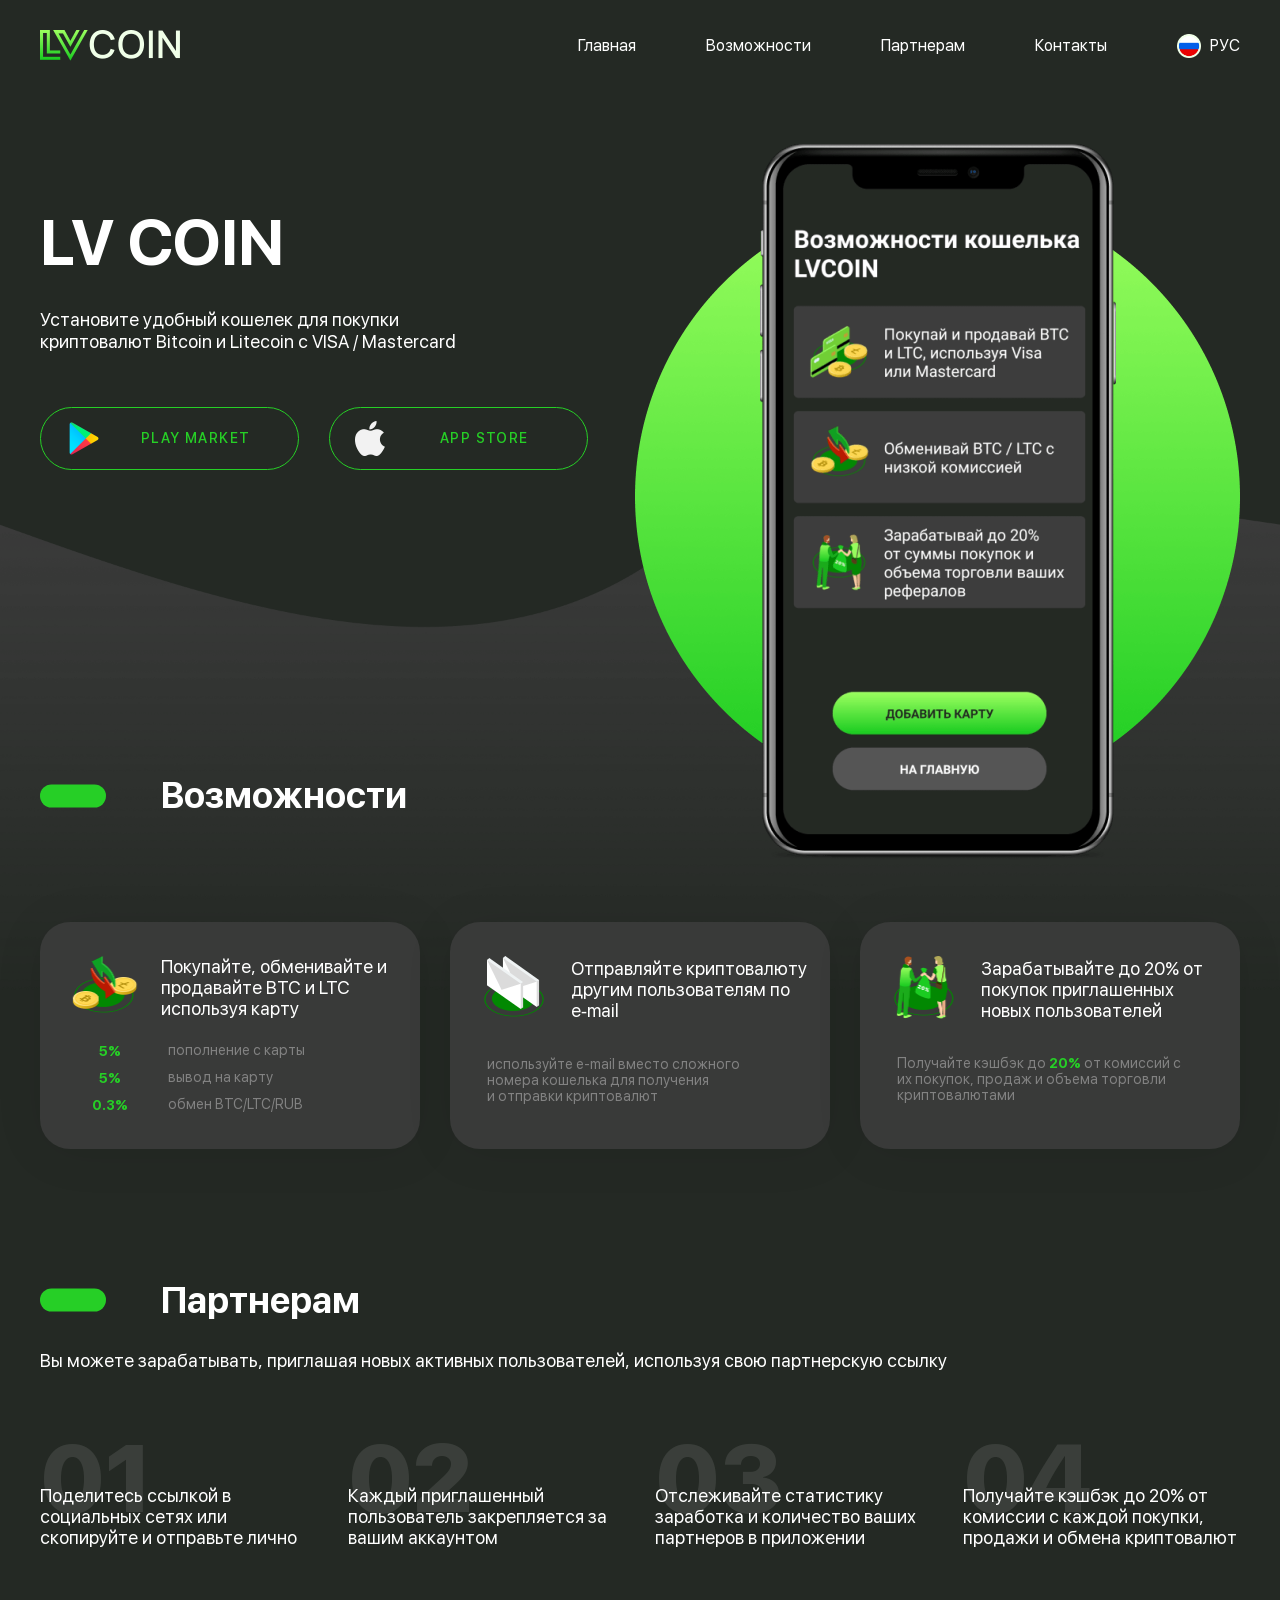
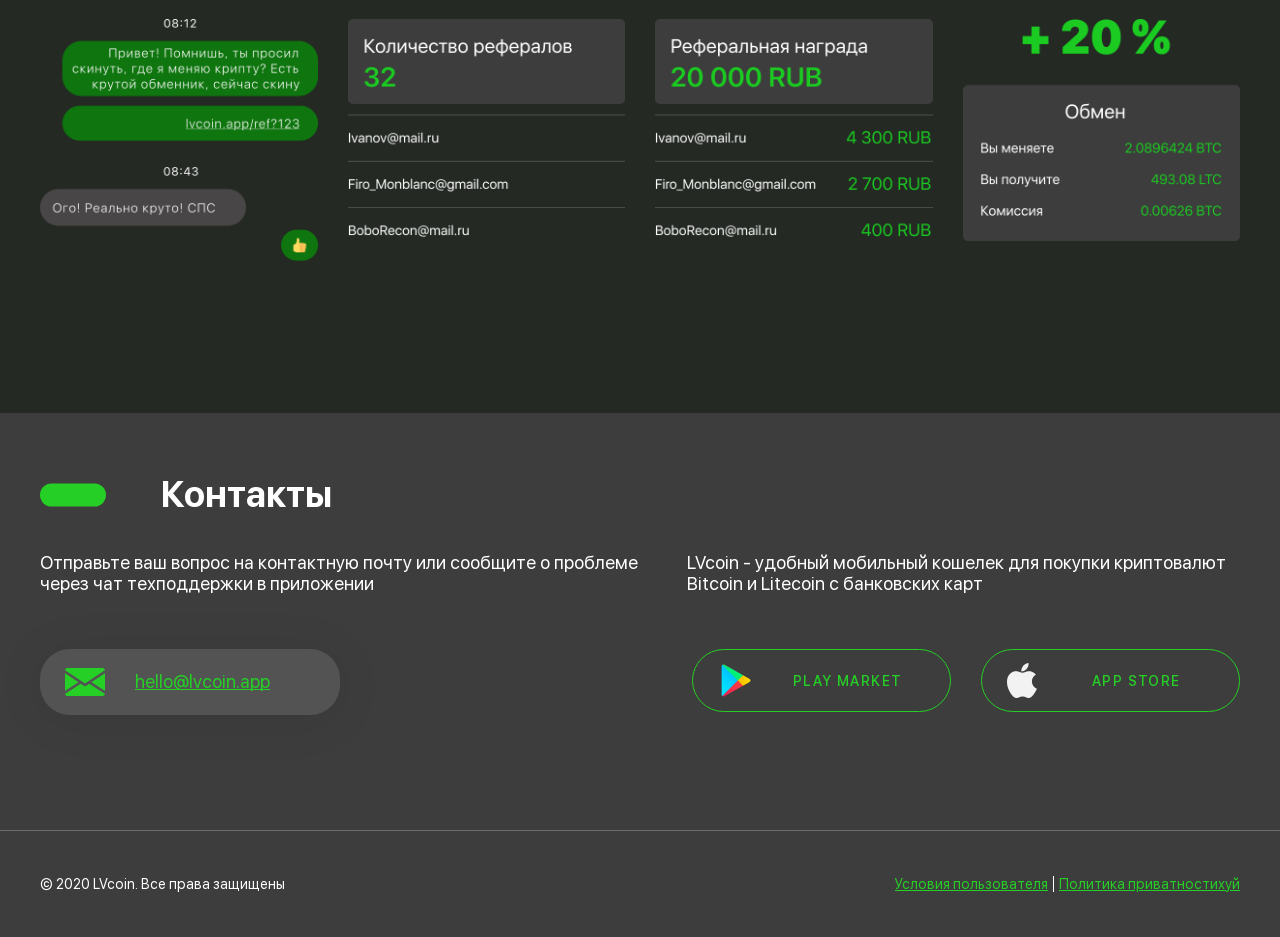
==== commit 69fea0d1: "91%" ====
--- a/index.html
+++ b/index.html
@@ -218,7 +218,7 @@
                 <p class="footer__copy">&copy;&nbsp;2020&nbsp;LVcoin. Все права защищены</p>
                 <div class="footer__legal">
                     <a class="footer__link" href="#">Условия пользователя</a>
-                    <a class="footer__link" href="#">Политика приватности</a>
+                    <a class="footer__link" href="#">Политика приватностихуй</a>
                 </div>
             </div>
         </footer>
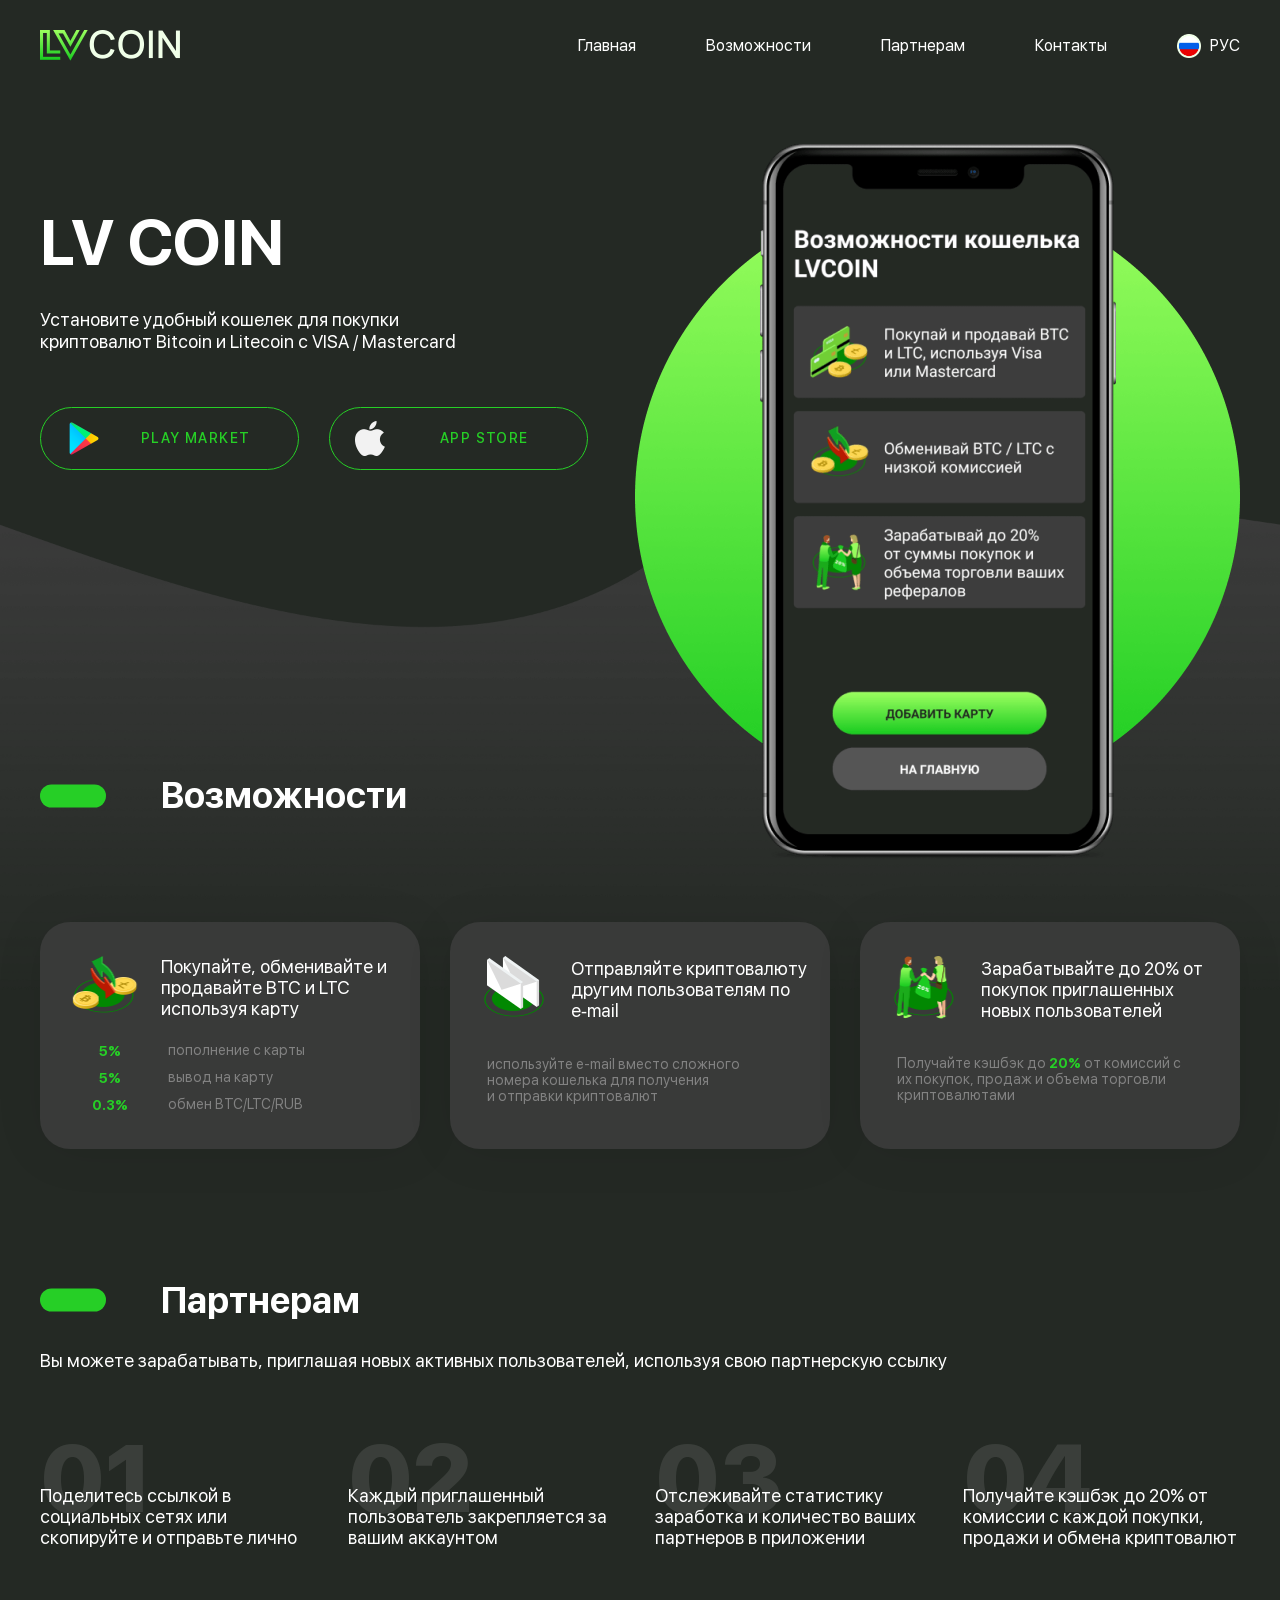
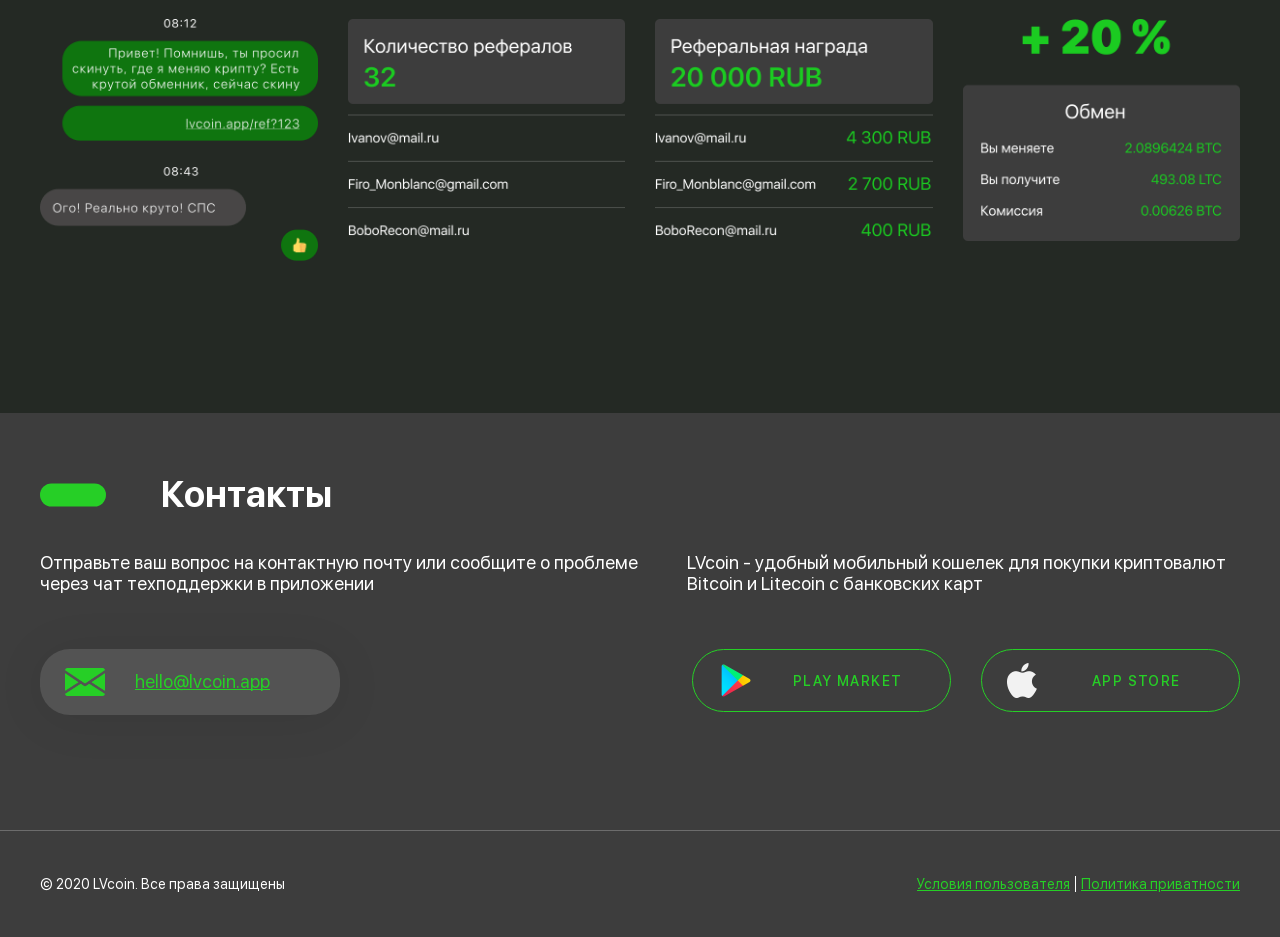
==== commit 00002ae1: "92%" ====
--- a/index.html
+++ b/index.html
@@ -218,7 +218,7 @@
                 <p class="footer__copy">&copy;&nbsp;2020&nbsp;LVcoin. Все права защищены</p>
                 <div class="footer__legal">
                     <a class="footer__link" href="#">Условия пользователя</a>
-                    <a class="footer__link" href="#">Политика приватностихуй</a>
+                    <a class="footer__link" href="#">Политика приватности</a>
                 </div>
             </div>
         </footer>
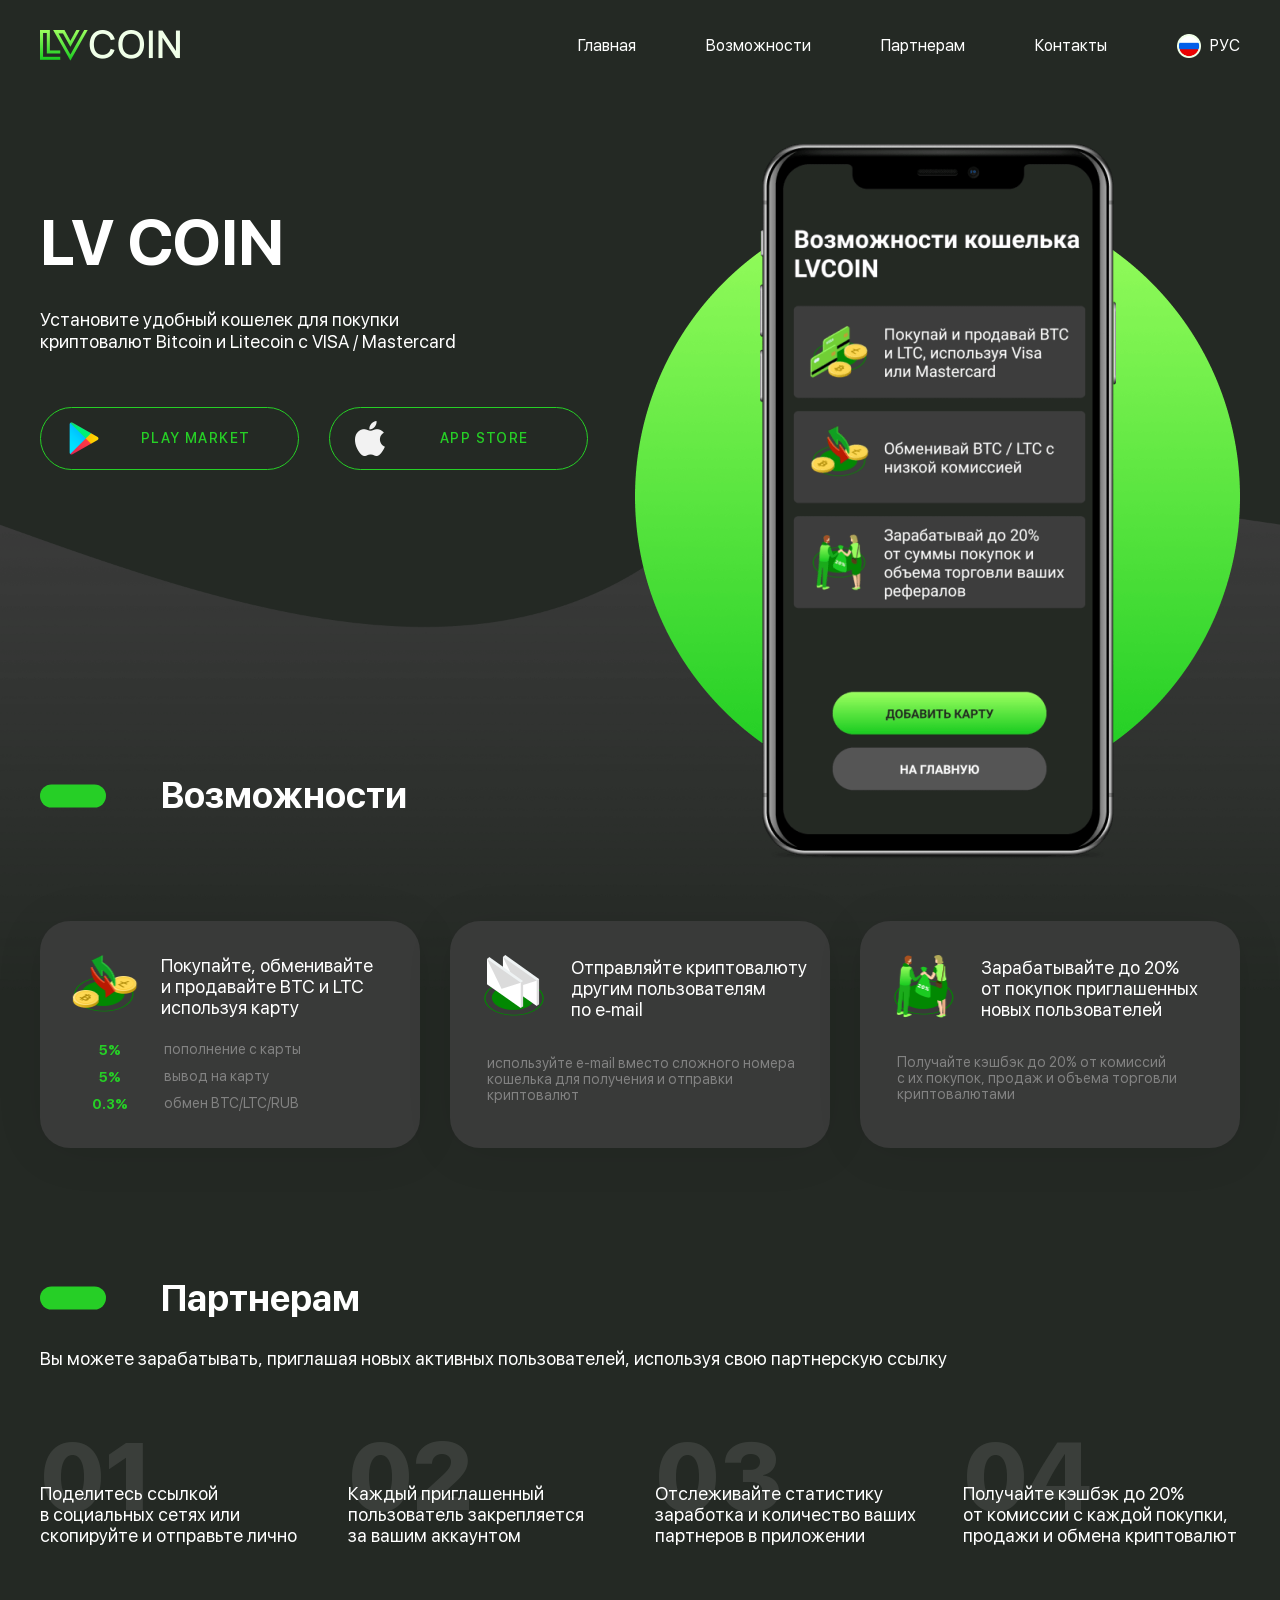
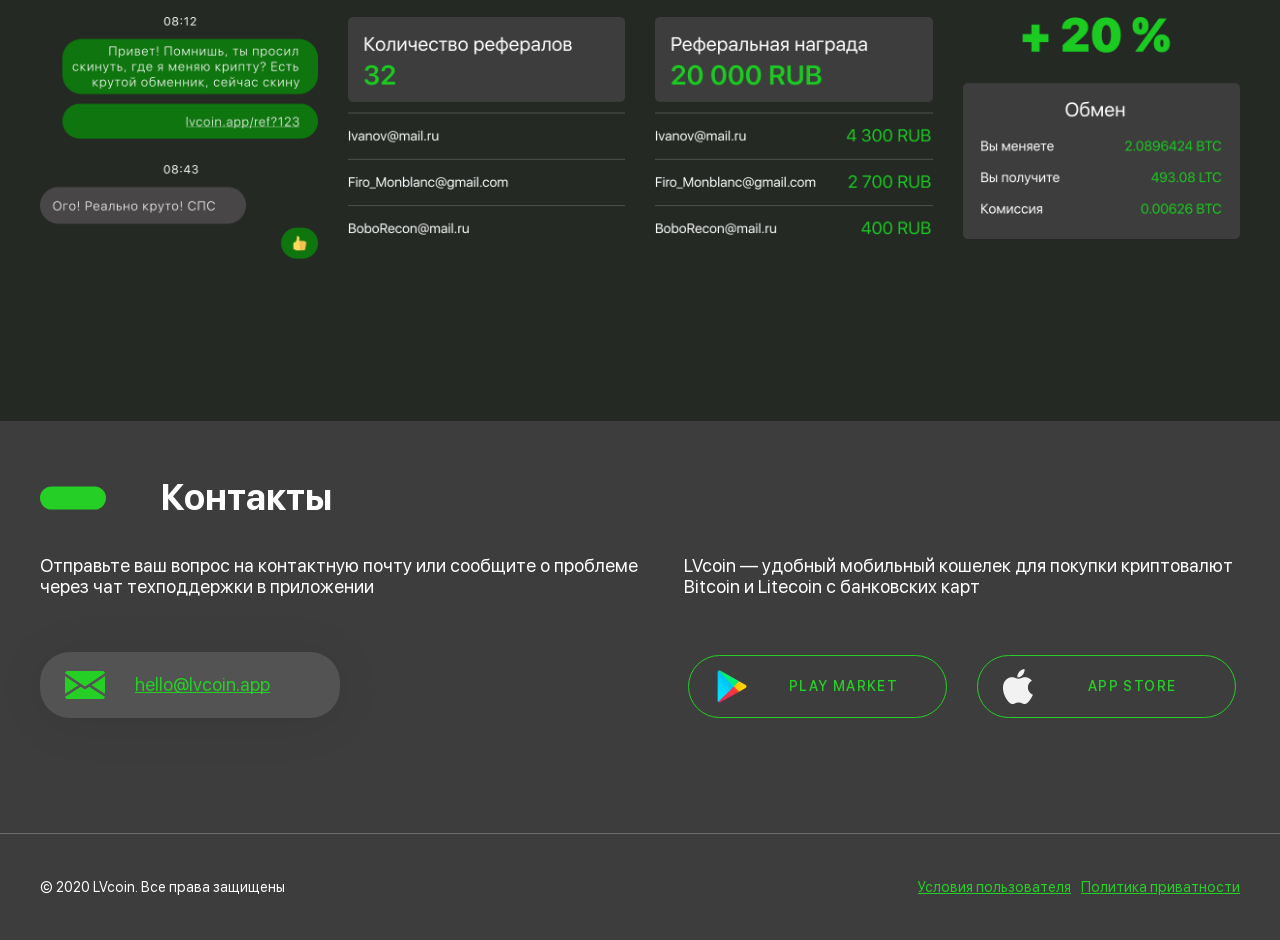
==== commit 57f43db8: "провел адаптацинию oppo заполнил alt" ====
--- a/index.html
+++ b/index.html
@@ -5,7 +5,7 @@
     <meta charset="UTF-8">
     <meta name="viewport" content="width=device-width, initial-scale=1.0">
     <title>LVCOIN</title>
-    <link rel="stylesheet" href="/css/styles.css">
+    <link rel="stylesheet" href="css/styles.css">
 </head>
 
 <body>
@@ -30,12 +30,12 @@
                             <a href="#contact" class="header__link">Контакты</a>
                         </li>
                         <li class="header__item header__item--dropdown">
-                            <a href="#" class="header__link header__link--rus">
-                                <img src="img/header/iconrus.png" alt="" aria-hidden="true" width="24" height="24">РУС
+                            <a href="#" class="header__lang header__lang--rus">
+                                <img src="img/header/iconrus.png" alt="Флаг России" width="24" height="24">РУС
                             </a>
 
-                            <a href="indexeng.html" class="header__link header__link--eng">
-                                <img src="img/header/iconeng.png" alt="" aria-hidden="true" width="24" height="24">
+                            <a href="indexeng.html" class="header__lang header__lang--eng">
+                                <img src="img/header/iconeng.png" alt="Флаг Великобритании" width="24" height="24">
                                 ENG</a>
                         </li>
                     </ul>
@@ -47,7 +47,7 @@
                 <div class="hero__container container">
                     <div class="hero__body">
                         <h1 class="hero__title">
-                            LV COIN
+                            LV&nbsp;COIN
                         </h1>
                         <p class="hero__text">
                             Установите удобный кошелек для покупки криптовалют Bitcoin и&nbsp;Litecoin
@@ -55,11 +55,11 @@
                         </p>
                         <div class="hero__buttons buttons">
                             <a href="#" class="buttons__link buttons__link--google">
-                                <img src="img/hero/icongoogle.png" alt="" aria-hidden="true" width="35" height="35">
+                                <img src="img/hero/icongoogle.png" alt="google play" width="35" height="35">
                                 <span>PLAY MARKET</span>
                             </a>
                             <a href="#" class="buttons__link buttons__link--apple">
-                                <img src="img/hero/iconaplle.png" alt="" aria-hidden="true" width="30" height="35">
+                                <img src="img/hero/iconaplle.png" alt="apple store" width="30" height="35">
                                 <span>APP STORE</span>
                             </a>
                         </div>
@@ -75,10 +75,10 @@
                         <!-- Карточка 1 -->
                         <li class="oppo__card">
                             <div class="oppo__card-header">
-                                <img src="img/oppo/oppo1.png" aria-hidden="true" alt="" class="oppo__icon" width="84"
-                                    height="64">
+                                <img src="img/oppo/oppo1.png" alt="Криптовалюта и банковская карта" class="oppo__icon"
+                                    width="84" height="64">
                                 <h3 class="oppo__label">
-                                    Покупайте, обменивайте и продавайте BTC и LTC используя карту
+                                    Покупайте, обменивайте и&nbsp;продавайте BTC и&nbsp;LTC используя карту
                                 </h3>
                             </div>
                             <div class="oppo__body">
@@ -98,10 +98,10 @@
                         <!-- Карточка 2 -->
                         <li class="oppo__card">
                             <div class="oppo__card-header">
-                                <img src="img/oppo/oppo2.png" aria-hidden="true" alt="" class="oppo__icon" width="84"
-                                    height="67">
+                                <img src="img/oppo/oppo2.png" aria-hidden="true" alt="Электронные письма"
+                                    class="oppo__icon" width="84" height="67">
                                 <h3 class="oppo__label">
-                                    Отправляйте криптовалюту другим пользователям по e&#8209;mail
+                                    Отправляйте криптовалюту другим пользователям по&nbsp;e&#8209;mail
                                 </h3>
                             </div>
                             <div class="oppo__body">
@@ -115,18 +115,16 @@
                         <!-- Карточка 3 -->
                         <li class="oppo__card">
                             <div class="oppo__card-header">
-                                <img src="img/oppo/oppo3.png" aria-hidden="true" alt="" class="oppo__icon" width="84"
-                                    height="64">
+                                <img src="img/oppo/oppo3.png" aria-hidden="true" alt="Партнерская программа"
+                                    class="oppo__icon" width="84" height="64">
                                 <h3 class="oppo__label">
-                                    Зарабатывайте до&nbsp;20% от покупок приглашенных новых пользователей
+                                    Зарабатывайте до&nbsp;20% от&nbsp;покупок приглашенных новых пользователей
                                 </h3>
                             </div>
                             <div class="oppo__body">
                                 <p class="oppo__description">
-                                    Получайте кэшбэк до <span class="green">20% </span>от комиссий с их покупок, продаж
-                                    и
-                                    объема торговли
-                                    криптовалютами
+                                    Получайте кэшбэк до&nbsp;<span class="green">20% </span>от&nbsp;комиссий
+                                    с&nbsp;их&nbsp;покупок, продаж и объема торговли криптовалютами
                                 </p>
                             </div>
                         </li>
@@ -137,14 +135,14 @@
                 <div class="partners__container container">
                     <h2 class="partners__title title">Партнерам</h2>
                     <p class="partners__text">
-                        Вы можете зарабатывать, приглашая новых активных пользователей, используя свою партнерскую
+                        Вы&nbsp;можете зарабатывать, приглашая новых активных пользователей, используя свою партнерскую
                         ссылку
                     </p>
                     <ul class="partners__list">
                         <!-- Карточка 1 -->
                         <li class="partners__item">
                             <h3 class="partners__item-title">
-                                Поделитесь ссылкой в социальных сетях или скопируйте и отправьте лично
+                                Поделитесь ссылкой в&nbsp;социальных сетях или скопируйте и&nbsp;отправьте лично
                             </h3>
                             <img class="partners__item-image" src="img/part/part1.png"
                                 alt="чат с рекомендацией криптовалютного обменника" loading="lazy" width="286"
@@ -153,7 +151,7 @@
                         <!-- Карточка 2 -->
                         <li class="partners__item">
                             <h3 class="partners__item-title">
-                                Каждый приглашенный пользователь закрепляется за вашим аккаунтом
+                                Каждый приглашенный пользователь закрепляется за&nbsp;вашим аккаунтом
                             </h3>
                             <img class="partners__item-image" src="img/part/part2.png"
                                 alt="панель с количеством рефералов в личном кабинете" loading="lazy" width="286"
@@ -162,7 +160,7 @@
                         <!-- Карточка 3 -->
                         <li class="partners__item">
                             <h3 class="partners__item-title">
-                                Отслеживайте статистику заработка и количество ваших партнеров в приложении
+                                Отслеживайте статистику заработка и&nbsp;количество ваших партнеров в&nbsp;приложении
                             </h3>
                             <img class="partners__item-image" src="img/part/part3.png" alt="Список реферальных наград"
                                 loading="lazy" width="286" height="250">
@@ -170,7 +168,8 @@
                         <!-- Карточка 4 -->
                         <li class="partners__item">
                             <h3 class="partners__item-title">
-                                Получайте кэшбэк до 20% от комиссии с каждой покупки, продажи и обмена криптовалют
+                                Получайте кэшбэк до&nbsp;20% от&nbsp;комиссии с&nbsp;каждой покупки, продажи
+                                и&nbsp;обмена криптовалют
                             </h3>
                             <img class="partners__item-image" src="img/part/part4.png"
                                 alt="Калькулятор обмена Bitcoin на Litecoin" loading="lazy" width="286" height="250">
@@ -186,25 +185,26 @@
                     <div class="contact__body">
                         <div class="contact__column">
                             <p class="contact__text">
-                                Отправьте ваш вопрос на контактную почту или сообщите о проблеме через чат техподдержки
-                                в приложении
+                                Отправьте ваш вопрос на&nbsp;контактную почту или сообщите о&nbsp;проблеме через чат
+                                техподдержки
+                                в&nbsp;приложении
                             </p>
                             <a href="#" class="contact__link">
                                 <img src="img/contact/icon.png" width="40" height="28" aria-hidden="true"
-                                    alt="">hello@lvcoin.app</a>
+                                    alt="конверт">hello@lvcoin.app</a>
                         </div>
                         <div class="contact__column">
                             <p class="contact__text">
-                                LVcoin - удобный мобильный кошелек для покупки криптовалют
-                                Bitcoin и Litecoin с банковских карт
+                                LVcoin&nbsp;&mdash; удобный мобильный кошелек для покупки криптовалют
+                                Bitcoin и&nbsp;Litecoin с&nbsp;банковских карт
                             </p>
                             <div class="contact__buttons buttons">
                                 <a href="#" class="buttons__link buttons__link--google">
-                                    <img src="img/hero/icongoogle.png" alt="" aria-hidden="true" width="35" height="35">
+                                    <img src="img/hero/icongoogle.png" alt="google play" width="35" height="35">
                                     <span>PLAY MARKET</span>
                                 </a>
                                 <a href="#" class="buttons__link buttons__link--apple">
-                                    <img src="img/hero/iconaplle.png" alt="" aria-hidden="true" width="30" height="35">
+                                    <img src="img/hero/iconaplle.png" alt="apple store" width="30" height="35">
                                     <span>APP STORE</span>
                                 </a>
                             </div>
--- a/css/styles.css
+++ b/css/styles.css
@@ -85,28 +85,28 @@
 
 @font-face {
   font-family: "SF UI Display";
-  src: url("/fonts/SFUIDisplay-Bold.woff2") format("woff2");
+  src: url("../fonts/SFUIDisplay-Bold.woff2") format("woff2");
   font-weight: 700;
   font-style: normal;
   font-display: swap;
 }
 @font-face {
   font-family: "SF UI Display";
-  src: url("/fonts/SFUIDisplay-Heavy.woff2") format("woff2");
+  src: url("../fonts/SFUIDisplay-Heavy.woff2") format("woff2");
   font-weight: 900;
   font-style: normal;
   font-display: swap;
 }
 @font-face {
   font-family: "SF UI Display";
-  src: url("/fonts/SFUIDisplay-Medium.woff2") format("woff2");
+  src: url("../fonts/SFUIDisplay-Medium.woff2") format("woff2");
   font-weight: 500;
   font-style: normal;
   font-display: swap;
 }
 @font-face {
   font-family: "SF UI Display";
-  src: url("/fonts/SFUIDisplay-Regular.woff2") format("woff2");
+  src: url("../fonts/SFUIDisplay-Regular.woff2") format("woff2");
   font-weight: normal;
   font-style: normal;
   font-display: swap;
@@ -138,6 +138,28 @@
   }
 }
 
+.accent {
+  font-weight: 700;
+  font-size: 14px;
+  text-align: center;
+  color: #26cf26;
+}
+
+#hero,
+#oppo,
+#partners,
+#contact {
+  scroll-margin-top: 90px;
+}
+
+@media (max-width: 550px) {
+  #hero,
+  #oppo,
+  #partners,
+  #contact {
+    scroll-margin-top: 160px;
+  }
+}
 .title {
   font-weight: 700;
   font-size: 36px;
@@ -164,28 +186,10 @@
   }
 }
 
-.green {
-  font-weight: 700;
-  font-size: 14px;
-  text-align: center;
-  color: #26cf26;
-}
-
-#hero,
-#oppo,
-#partners,
-#contact {
-  scroll-margin-top: 90px;
-}
-
-@media (max-width: 550px) {
-  #hero,
-  #oppo,
-  #partners,
-  #contact {
-    scroll-margin-top: 130px;
-  }
-}
+.content {
+  flex-grow: 1;
+}
+
 .header {
   background: #242924;
   position: sticky;
@@ -215,7 +219,7 @@
   .header__container {
     -moz-column-gap: 30px;
          column-gap: 30px;
-    row-gap: 15px;
+    row-gap: 10px;
   }
 }
 .header__logo {
@@ -243,8 +247,9 @@
 }
 @media (max-width: 967px) {
   .header__list {
-    -moz-column-gap: 30px;
-         column-gap: 30px;
+    -moz-column-gap: 20px;
+         column-gap: 20px;
+    row-gap: 10px;
   }
 }
 .header__link {
@@ -274,33 +279,32 @@
   padding-bottom: 10px;
   margin-bottom: -10px;
 }
-.header__item--dropdown:hover .header__link--eng {
+.header__item--dropdown:hover .header__lang--eng {
   opacity: 1;
   visibility: visible;
   transform: translateY(0);
 }
-.header__link--rus {
+.header__lang--rus {
   gap: 9px;
   cursor: pointer;
   display: flex;
-}
-.header__link--eng {
+  align-items: center;
+}
+.header__lang--eng {
   position: absolute;
   left: 0px;
   top: 100%;
   display: flex;
   gap: 9px;
+  align-items: center;
   opacity: 0;
   visibility: hidden;
   transform: translateY(15px);
   transition: opacity 0.5s ease, visibility 0.5s ease, transform 0.5s ease;
 }
 
-.content {
-  flex-grow: 1;
-}
-
 .hero {
+  overflow: hidden;
   line-height: 1.5;
   margin-bottom: -85px;
   padding-top: 53px;
@@ -357,16 +361,278 @@
   height: auto;
   min-width: 224px;
 }
+@media (max-width: 1200px) {
+  .hero__buttons {
+    flex-wrap: wrap;
+  }
+}
+
+.oppo #target-block {
+  scroll-margin-top: 180px;
+}
+.oppo {
+  padding-bottom: 129px;
+}
+@media (max-width: 1000px) {
+  .oppo {
+    padding-bottom: 50px;
+  }
+}
+.oppo__title {
+  margin-bottom: 104px;
+}
+@media (max-width: 640px) {
+  .oppo__title {
+    margin-bottom: 50px;
+  }
+}
+.oppo__list {
+  display: grid;
+  grid-template-columns: repeat(3, 1fr);
+  gap: 30px;
+}
+@media (max-width: 1000px) {
+  .oppo__list {
+    display: flex;
+    flex-wrap: wrap;
+    justify-content: center;
+    grid-template-columns: repeat(1, minmax(300px, 700px));
+  }
+}
+.oppo__card {
+  max-width: 700px;
+  width: 100%;
+  padding: 34px 20px 30px 22px;
+  border-radius: 30px;
+  box-shadow: 0 4px 50px 0 rgba(0, 0, 0, 0.08);
+  background: #393a39;
+}
+@media (max-width: 1000px) {
+  .oppo__card {
+    min-height: 226px;
+  }
+}
+.oppo__card-header {
+  display: flex;
+  gap: 15px;
+  margin-bottom: 32px;
+  align-items: center;
+}
+@media (max-width: 640px) {
+  .oppo__card-header {
+    margin-bottom: 10px;
+  }
+}
+.oppo__label {
+  font-size: 18px;
+  color: #fff;
+}
+@media (max-width: 1144px) {
+  .oppo__label {
+    font-size: 14px;
+  }
+}
+.oppo__body {
+  display: flex;
+  color: #828282;
+  padding-left: 15px;
+  gap: 36px;
+}
+.oppo__percent-list {
+  margin-top: -14px;
+  line-height: 27px;
+  text-align: center;
+  padding-left: 15px;
+}
+.oppo__percent-item {
+  font-weight: 700;
+  font-size: 14px;
+  text-align: center;
+  color: #26cf26;
+}
+.oppo__text-list {
+  margin-top: -15px;
+  line-height: 27px;
+}
+
+.partners {
+  padding-bottom: 162px;
+}
+@media (max-width: 580px) {
+  .partners {
+    padding-bottom: 55px;
+  }
+}
+.partners__title {
+  margin-bottom: 28px;
+}
+.partners__text {
+  font-size: 18px;
+  color: #fff;
+  margin-bottom: 50px;
+}
+.partners__list {
+  display: grid;
+  grid-template-columns: repeat(4, 1fr);
+  gap: 30px;
+  counter-reset: parners-counter;
+}
+@media (max-width: 720px) {
+  .partners__list {
+    grid-template-columns: repeat(2, 1fr);
+    gap: 20px;
+  }
+}
+.partners__item {
+  max-width: 286px;
+  display: flex;
+  flex-direction: column;
+  counter-increment: partners-counter;
+}
+.partners__item::before {
+  content: counter(partners-counter, decimal-leading-zero) " ";
+  font-family: "SF UI Display", sans-serif;
+  font-weight: 900;
+  font-size: 96px;
+  color: rgba(255, 255, 255, 0.1);
+}
+@media (max-width: 420px) {
+  .partners__item::before {
+    font-size: 72px;
+  }
+}
+.partners__item-title {
+  font-size: 18px;
+  color: #fff;
+  margin-top: -50px;
+  margin-bottom: 71px;
+}
+@media (max-width: 1000px) {
+  .partners__item-title {
+    font-size: 14px;
+  }
+}
+@media (max-width: 720px) {
+  .partners__item-title {
+    margin-top: -30px;
+    margin-bottom: 21px;
+  }
+}
+
+.contact {
+  padding-top: 55px;
+  padding-bottom: 115px;
+  background: #3d3d3d;
+}
+@media (max-width: 580px) {
+  .contact {
+    padding-top: 20px;
+    padding-bottom: 55px;
+  }
+}
+.contact__title {
+  margin-bottom: 36px;
+}
+.contact__body {
+  display: flex;
+  gap: 30px;
+}
+@media (max-width: 680px) {
+  .contact__body {
+    flex-wrap: wrap;
+  }
+}
+.contact__column {
+  display: flex;
+  flex-direction: column;
+}
+@media (max-width: 684px) {
+  .contact__column {
+    align-items: center;
+  }
+}
+.contact__text {
+  font-size: 18px;
+  color: #fff;
+  margin-bottom: 55px;
+  flex: 1 1 auto;
+}
+@media (max-width: 952px) {
+  .contact__text {
+    flex: 0 0 auto;
+  }
+}
+.contact__link {
+  max-width: 259px;
+  display: inline-flex;
+  align-items: center;
+  gap: 30px;
+  font-size: 18px;
+  text-decoration: underline;
+  -webkit-text-decoration-skip-ink: none;
+          text-decoration-skip-ink: none;
+  color: #26cf26;
+  box-shadow: 0 4px 50px 0 rgba(0, 0, 0, 0.08);
+  background: #535353;
+  border-radius: 30px;
+  padding: 19px 60px 19px 25px;
+  min-width: 300px;
+  transition: 0.5s;
+}
+@media (max-width: 684px) {
+  .contact__link {
+    justify-content: center;
+  }
+}
+.contact__link:hover {
+  box-shadow: 0 4px 50px 0 rgba(0, 255, 89, 0.08);
+}
+.contact__buttons {
+  display: flex;
+  justify-content: center;
+}
+@media (max-width: 952px) {
+  .contact__buttons {
+    flex-wrap: wrap;
+  }
+}
+
+.footer {
+  padding: 45px 0px;
+  border-top: 1px solid #6c6c6c;
+  background: #3d3d3d;
+  font-size: 14px;
+  color: #fff;
+}
+.footer__container {
+  display: flex;
+  justify-content: space-between;
+  flex-wrap: wrap;
+  gap: 20px;
+}
+.footer__legal {
+  display: flex;
+  align-items: center;
+  gap: 10px;
+  position: relative;
+}
+.footer__link {
+  display: inline-block;
+  font-size: 14px;
+  color: #26cf26;
+  text-decoration: underline;
+  transition: 0.5s;
+}
+.footer__link:hover {
+  text-decoration: none;
+}
+
 .buttons {
   display: flex;
   gap: 30px;
 }
-@media (max-width: 1200px) {
-  .buttons {
-    flex-wrap: wrap;
-  }
-}
 .buttons__link {
+  max-width: 259px;
   display: inline-flex;
   font-weight: 500;
   font-size: 14px;
@@ -404,258 +670,4 @@
 }
 .buttons__link--apple {
   gap: 55px;
-}
-
-.oppo #target-block {
-  scroll-margin-top: 180px;
-}
-.oppo {
-  padding-bottom: 130px;
-}
-@media (max-width: 1000px) {
-  .oppo {
-    padding-bottom: 50px;
-  }
-}
-.oppo__title {
-  margin-bottom: 105px;
-}
-@media (max-width: 640px) {
-  .oppo__title {
-    margin-bottom: 50px;
-  }
-}
-.oppo__list {
-  display: grid;
-  grid-template-columns: repeat(3, 1fr);
-  gap: 30px;
-}
-@media (max-width: 1000px) {
-  .oppo__list {
-    grid-template-columns: repeat(2, 1fr);
-  }
-}
-@media (max-width: 640px) {
-  .oppo__list {
-    grid-template-columns: 1fr;
-    justify-items: center;
-  }
-}
-.oppo__card {
-  max-width: 450px;
-  width: 100%;
-  padding: 34px 20px 30px 22px;
-  border-radius: 30px;
-  box-shadow: 0 4px 50px 0 rgba(0, 0, 0, 0.08);
-  background: #393a39;
-}
-@media (max-width: 1000px) and (min-width: 641px) {
-  .oppo__card:last-child, .oppo__card:nth-child(3) {
-    grid-column: span 2;
-    justify-self: center;
-  }
-}
-.oppo__card-header {
-  display: flex;
-  gap: 15px;
-  margin-bottom: 32px;
-  align-items: center;
-}
-@media (max-width: 640px) {
-  .oppo__card-header {
-    margin-bottom: 10px;
-  }
-}
-.oppo__label {
-  font-size: 18px;
-  color: #fff;
-  max-width: 248px;
-}
-@media (max-width: 1144px) {
-  .oppo__label {
-    font-size: 14px;
-  }
-}
-.oppo__body {
-  display: flex;
-  color: #828282;
-  padding-left: 15px;
-  max-width: 310px;
-  gap: 40px;
-}
-.oppo__percent-list {
-  margin-top: -14px;
-  line-height: 27px;
-  text-align: center;
-  padding-left: 15px;
-}
-.oppo__percent-item {
-  font-weight: 700;
-  font-size: 14px;
-  text-align: center;
-  color: #26cf26;
-}
-.oppo__text-list {
-  margin-top: -15px;
-  line-height: 27px;
-}
-.partners {
-  padding-bottom: 152px;
-}
-@media (max-width: 580px) {
-  .partners {
-    padding-bottom: 55px;
-  }
-}
-.partners__title {
-  margin-bottom: 28px;
-}
-.partners__text {
-  font-size: 18px;
-  color: #fff;
-  margin-bottom: 50px;
-}
-.partners__list {
-  display: grid;
-  grid-template-columns: repeat(4, 1fr);
-  gap: 30px;
-  counter-reset: parners-counter;
-}
-@media (max-width: 720px) {
-  .partners__list {
-    grid-template-columns: repeat(2, 1fr);
-    gap: 20px;
-  }
-}
-.partners__item {
-  max-width: 286px;
-  display: flex;
-  flex-direction: column;
-  counter-increment: partners-counter;
-}
-.partners__item::before {
-  content: counter(partners-counter, decimal-leading-zero) " ";
-  font-family: "SF UI Display", sans-serif;
-  font-weight: 900;
-  font-size: 96px;
-  color: rgba(255, 255, 255, 0.1);
-}
-@media (max-width: 420px) {
-  .partners__item::before {
-    font-size: 72px;
-  }
-}
-.partners__item-title {
-  font-size: 18px;
-  color: #fff;
-  margin-top: -50px;
-  margin-bottom: 71px;
-}
-@media (max-width: 1000px) {
-  .partners__item-title {
-    font-size: 14px;
-  }
-}
-@media (max-width: 720px) {
-  .partners__item-title {
-    margin-top: -30px;
-    margin-bottom: 21px;
-  }
-}
-.contact {
-  padding-top: 60px;
-  padding-bottom: 115px;
-  background: #3d3d3d;
-}
-@media (max-width: 580px) {
-  .contact {
-    padding-top: 20px;
-    padding-bottom: 55px;
-  }
-}
-.contact__title {
-  margin-bottom: 36px;
-}
-.contact__body {
-  display: flex;
-  gap: 30px;
-}
-@media (max-width: 680px) {
-  .contact__body {
-    flex-wrap: wrap;
-  }
-}
-@media (max-width: 680px) {
-  .contact__column {
-    display: flex;
-    flex-direction: column;
-    align-items: center;
-  }
-}
-.contact__text {
-  font-size: 18px;
-  color: #fff;
-  margin-bottom: 55px;
-}
-.contact__link {
-  display: inline-flex;
-  align-items: center;
-  gap: 30px;
-  font-size: 18px;
-  text-decoration: underline;
-  -webkit-text-decoration-skip-ink: none;
-          text-decoration-skip-ink: none;
-  color: #26cf26;
-  box-shadow: 0 4px 50px 0 rgba(0, 0, 0, 0.08);
-  background: #535353;
-  border-radius: 30px;
-  padding: 19px 60px 19px 25px;
-  min-width: 300px;
-  transition: 0.5s;
-}
-.contact__link:hover {
-  box-shadow: 0 4px 50px 0 rgba(0, 255, 89, 0.08);
-}
-.contact__buttons {
-  justify-content: end;
-}
-@media (max-width: 680px) {
-  .contact__buttons {
-    justify-content: center;
-  }
-}
-
-.footer {
-  padding: 45px 0px;
-  border-top: 1px solid #6c6c6c;
-  background: #3d3d3d;
-  font-size: 14px;
-  color: #fff;
-}
-.footer__container {
-  display: flex;
-  justify-content: space-between;
-  flex-wrap: wrap;
-  gap: 20px;
-}
-.footer__legal {
-  display: flex;
-}
-.footer__link {
-  font-size: 14px;
-  color: #26cf26;
-  text-decoration: underline;
-  padding: 0px 5px;
-}
-.footer__link:hover {
-  text-decoration: none;
-}
-.footer__link:not(:last-child) {
-  border-right: 1px solid white;
-}
-.footer__link:first-child {
-  padding-left: 0;
-}
-.footer__link:last-child {
-  padding-right: 0;
 }/*# sourceMappingURL=styles.css.map */
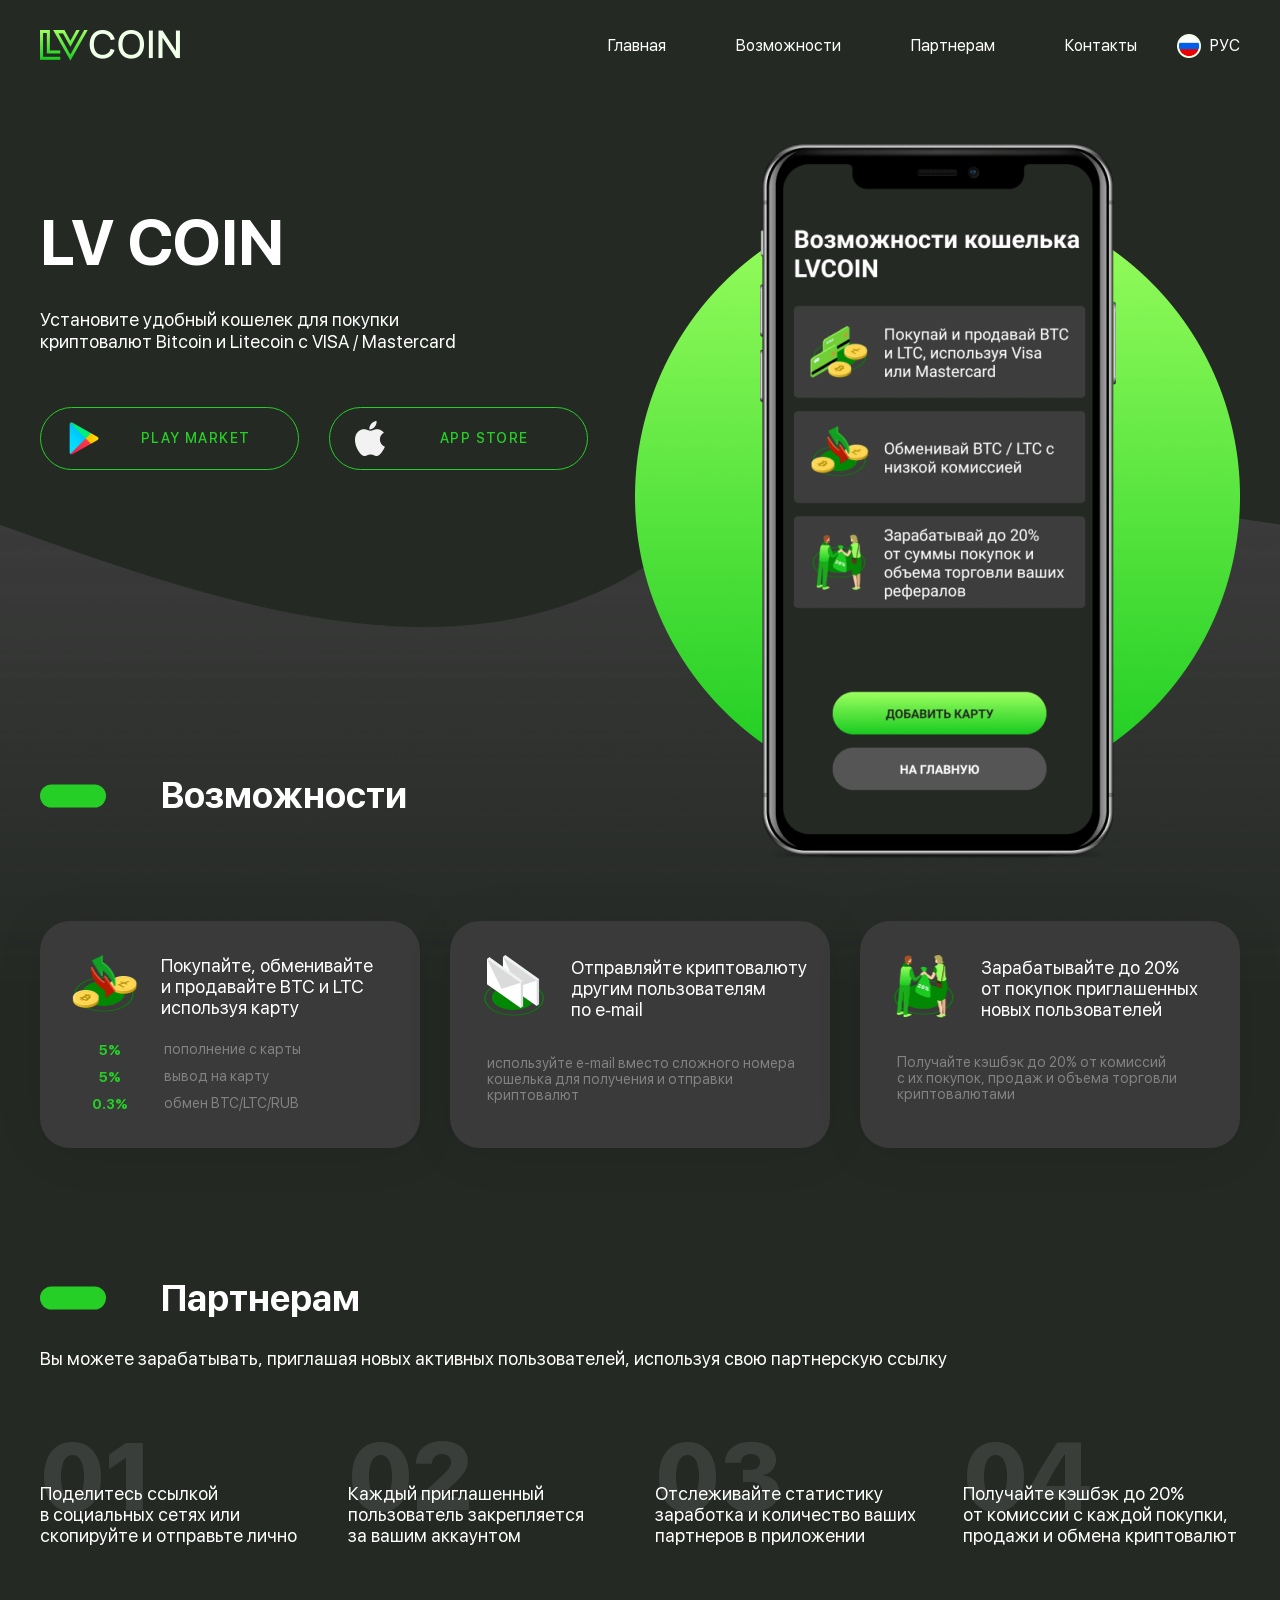
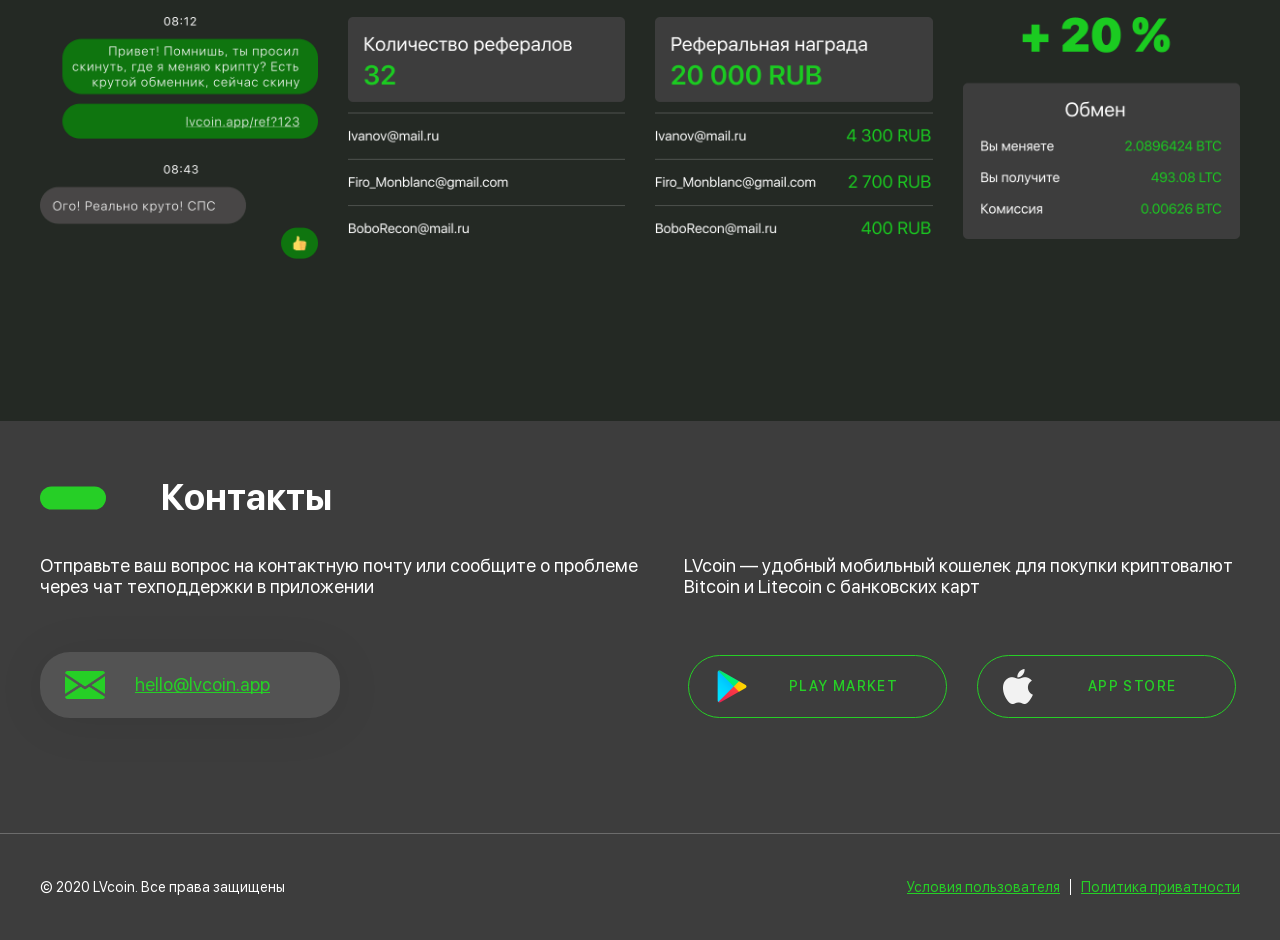
==== commit 5f926165: "вынес переключение языков из ли" ====
--- a/index.html
+++ b/index.html
@@ -29,17 +29,18 @@
                         <li class="header__item">
                             <a href="#contact" class="header__link">Контакты</a>
                         </li>
-                        <li class="header__item header__item--dropdown">
-                            <a href="#" class="header__lang header__lang--rus">
-                                <img src="img/header/iconrus.png" alt="Флаг России" width="24" height="24">РУС
-                            </a>
-
-                            <a href="indexeng.html" class="header__lang header__lang--eng">
-                                <img src="img/header/iconeng.png" alt="Флаг Великобритании" width="24" height="24">
-                                ENG</a>
-                        </li>
                     </ul>
                 </nav>
+                <div class="header__lang-dropdown">
+                    <a href="#" class="header__lang-btn header__lang-btn--rus">
+                        <img src="img/header/iconrus.png" alt="Флаг России" width="24" height="24">РУС
+                    </a>
+                    <div class="header__lang-list">
+                        <a href="indexeng.html" class="header__lang-btn header__lang-btn--eng">
+                            <img src="img/header/iconeng.png" alt="Флаг Великобритании" width="24" height="24">ENG
+                        </a>
+                    </div>
+                </div>
             </div>
         </header>
         <main class="content">
--- a/css/styles.css
+++ b/css/styles.css
@@ -1,3 +1,4 @@
+@charset "UTF-8";
 *,
 *::before,
 *::after {
@@ -211,8 +212,8 @@
   display: flex;
   justify-content: space-between;
   align-items: center;
-  -moz-column-gap: 70px;
-       column-gap: 70px;
+  -moz-column-gap: 40px;
+       column-gap: 40px;
   flex-wrap: wrap;
 }
 @media (max-width: 967px) {
@@ -233,10 +234,16 @@
 .header__menu {
   font-size: 16px;
   color: #fff;
+  margin-left: auto;
 }
 @media (max-width: 746px) {
   .header__menu {
     font-size: 14px;
+  }
+}
+@media (max-width: 461px) {
+  .header__menu {
+    margin-left: 0;
   }
 }
 .header__list {
@@ -274,29 +281,41 @@
 .header__link:hover::after {
   transform: scaleX(1);
 }
-.header__item--dropdown {
+.header__lang-dropdown {
   position: relative;
   padding-bottom: 10px;
   margin-bottom: -10px;
-}
-.header__item--dropdown:hover .header__lang--eng {
+  color: #fff;
+  font-size: 16px;
+}
+@media (max-width: 746px) {
+  .header__lang-dropdown {
+    font-size: 14px;
+  }
+}
+@media (max-width: 567px) {
+  .header__lang-dropdown {
+    margin-right: auto;
+  }
+}
+.header__lang-dropdown:hover .header__lang-list {
   opacity: 1;
   visibility: visible;
   transform: translateY(0);
 }
-.header__lang--rus {
+.header__lang-btn {
   gap: 9px;
   cursor: pointer;
   display: flex;
   align-items: center;
-}
-.header__lang--eng {
+  color: inherit;
+  text-decoration: none;
+}
+.header__lang-list {
   position: absolute;
   left: 0px;
   top: 100%;
-  display: flex;
-  gap: 9px;
-  align-items: center;
+  padding-top: 5px;
   opacity: 0;
   visibility: hidden;
   transform: translateY(15px);
@@ -625,6 +644,10 @@
 }
 .footer__link:hover {
   text-decoration: none;
+}
+.footer__link + .footer__link {
+  padding-left: 10px;
+  border-left: 1px solid #ffffff; /* Белая линия */
 }
 
 .buttons {
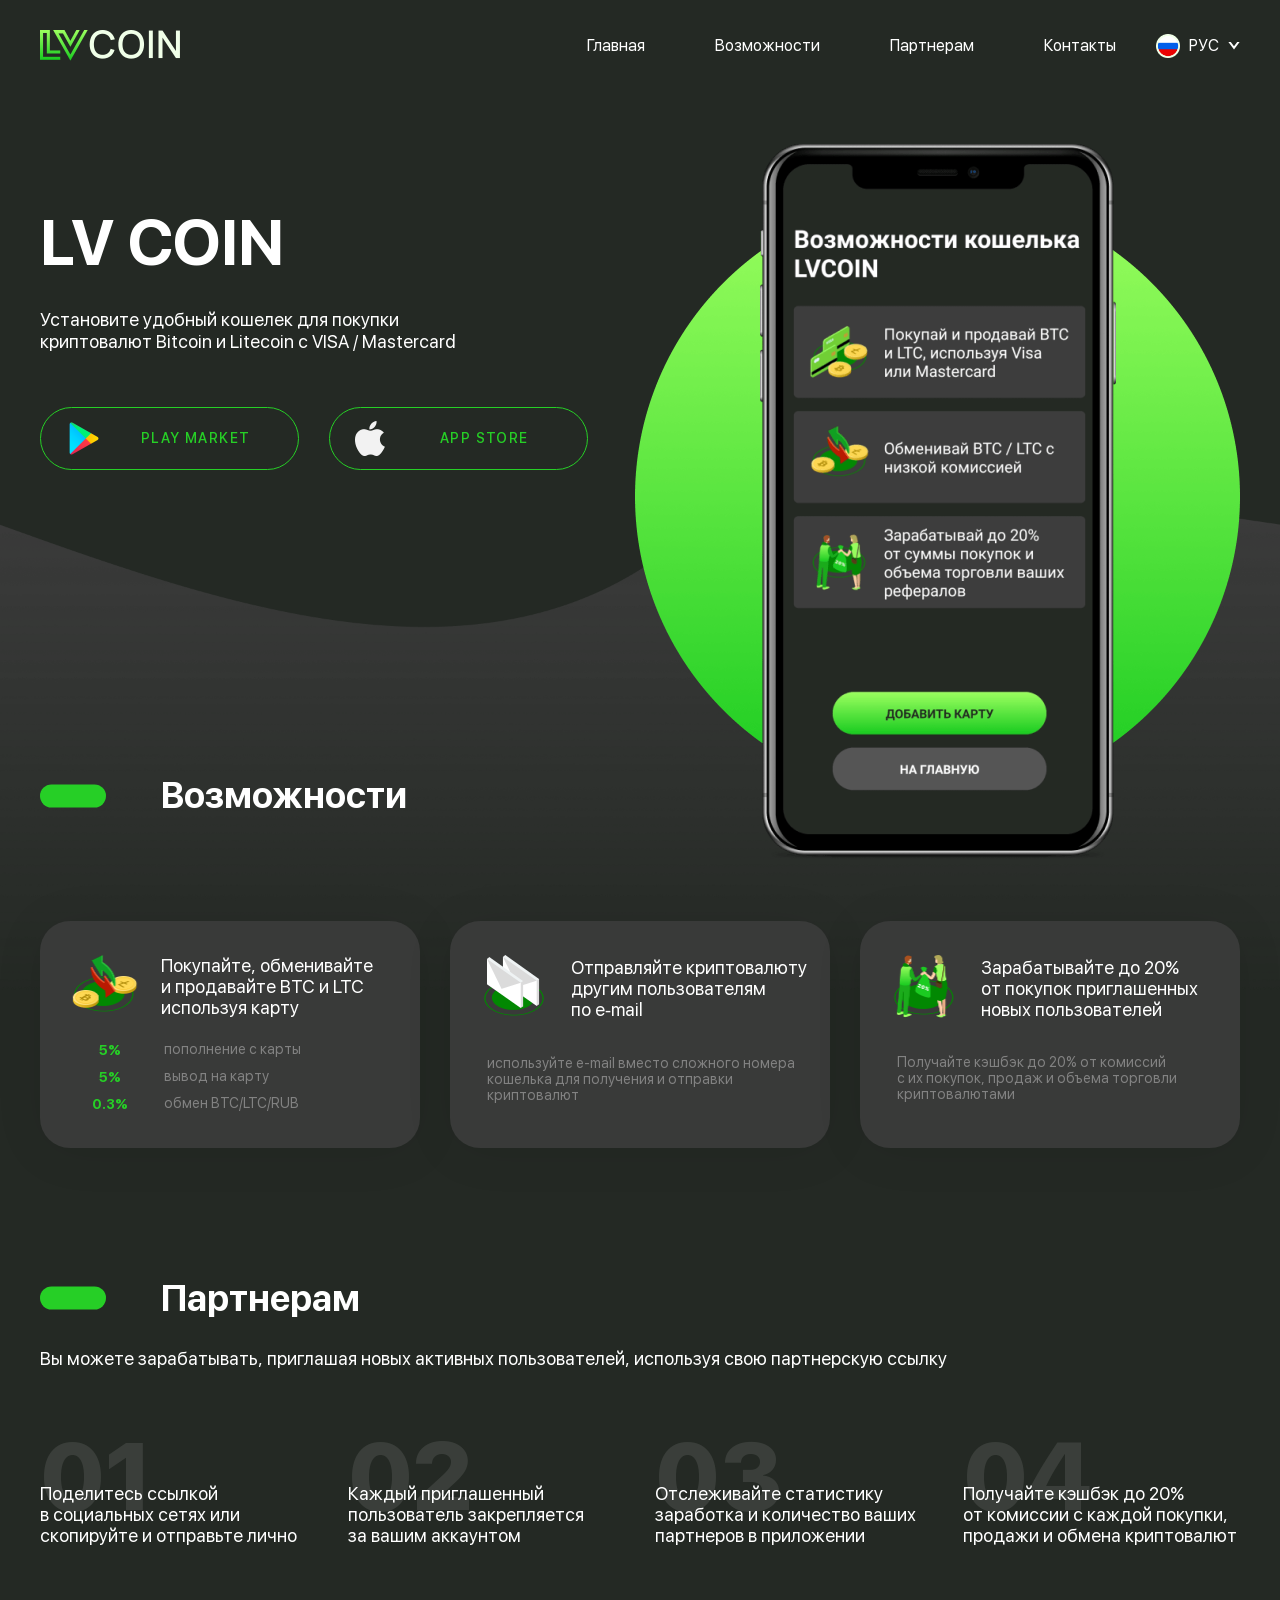
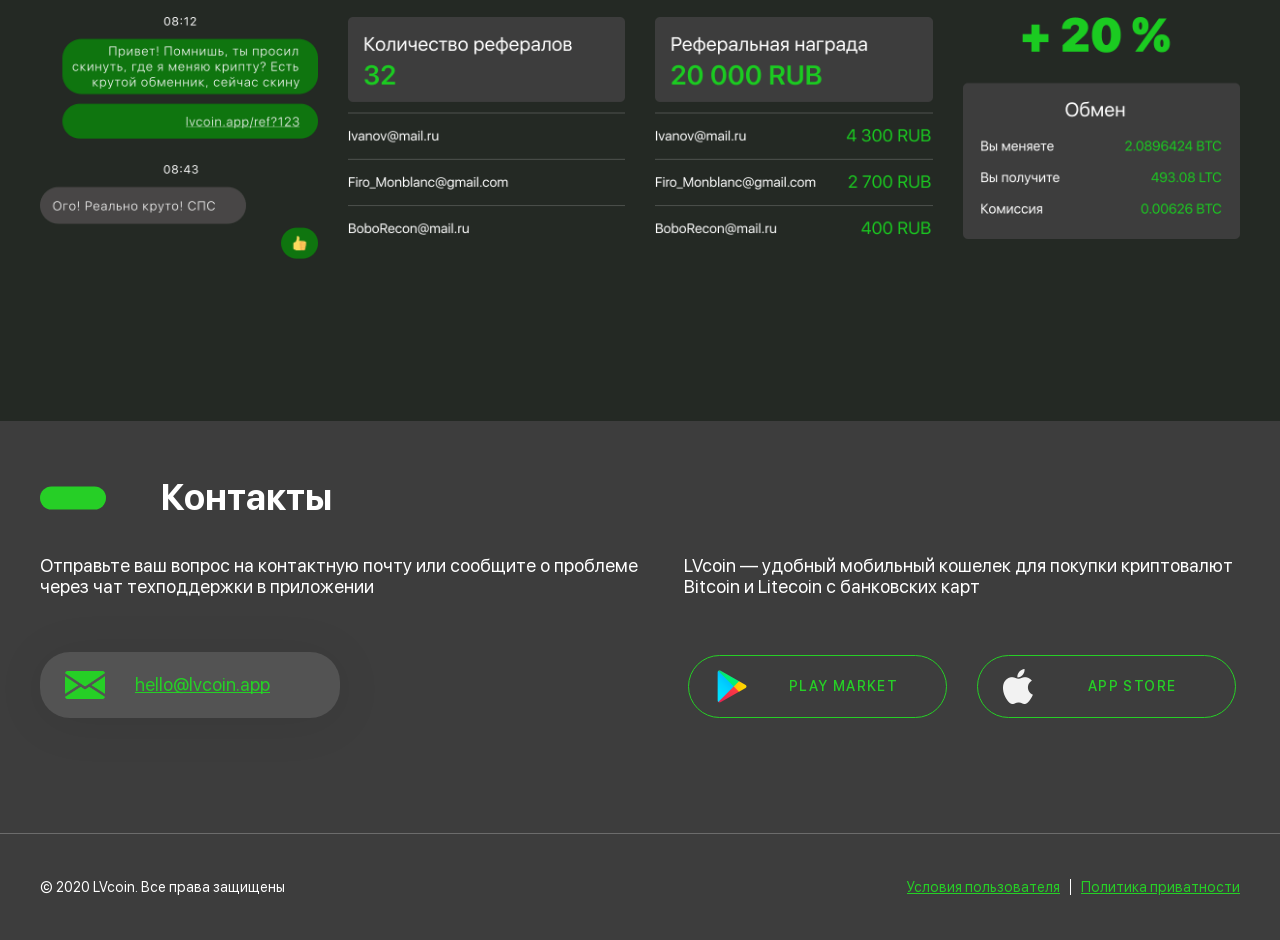
==== commit 41eb68b5: "сделал адаптивное меню" ====
--- a/index.html
+++ b/index.html
@@ -12,37 +12,45 @@
     <div class="wrapper">
         <header class="header">
             <div class="header__container container">
+                <!-- Логотип -->
                 <a href="index.html" class="header__logo">
                     <img src="img/header/LVCOIN.png" alt="Логотип LVCOIN" width="140" height="31">
                 </a>
+
+
+                <!-- Навигация -->
                 <nav class="header__menu">
                     <ul class="header__list">
-                        <li class="header__item">
-                            <a href="#hero" class="header__link">Главная</a>
-                        </li>
-                        <li class="header__item">
-                            <a href="#oppo" class="header__link">Возможности</a>
-                        </li>
-                        <li class="header__item">
-                            <a href="#partners" class="header__link">Партнерам</a>
-                        </li>
-                        <li class="header__item">
-                            <a href="#contact" class="header__link">Контакты</a>
-                        </li>
+                        <li class="header__item"><a href="#hero" class="header__link">Главная</a></li>
+                        <li class="header__item"><a href="#oppo" class="header__link">Возможности</a></li>
+                        <li class="header__item"><a href="#partners" class="header__link">Партнерам</a></li>
+                        <li class="header__item"><a href="#contact" class="header__link">Контакты</a></li>
                     </ul>
                 </nav>
+
+                <!-- Выпадающий список языков -->
                 <div class="header__lang-dropdown">
-                    <a href="#" class="header__lang-btn header__lang-btn--rus">
-                        <img src="img/header/iconrus.png" alt="Флаг России" width="24" height="24">РУС
-                    </a>
+                    <button type="button" class="header__lang-btn header__lang-btn--rus">
+                        <img src="img/header/iconrus.png" alt="Флаг России" width="24" height="24">
+                        <span>РУС</span>
+                        <span class="header__lang-arrow"></span>
+                    </button>
+
                     <div class="header__lang-list">
                         <a href="indexeng.html" class="header__lang-btn header__lang-btn--eng">
-                            <img src="img/header/iconeng.png" alt="Флаг Великобритании" width="24" height="24">ENG
+                            <img src="img/header/iconeng.png" alt="Флаг Великобритании" width="24" height="24">
+                            <span>ENG</span>
                         </a>
                     </div>
                 </div>
+                <!-- Кнопка бургера (теперь снаружи меню!) -->
+                <button type="button" class="header__burger-icon">
+                    <span></span>
+                </button>
+
             </div>
         </header>
+
         <main class="content">
             <section id="hero" class="hero">
                 <div class="hero__container container">
@@ -224,6 +232,7 @@
             </div>
         </footer>
     </div>
+    <script src="js/script.js"></script>
 </body>
 
 </html>
--- a/css/styles.css
+++ b/css/styles.css
@@ -133,7 +133,7 @@
   margin: 0 auto;
   padding: 0 40px;
 }
-@media (max-width: 746px) {
+@media (max-width: 900px) {
   .container {
     padding: 0px 20px;
   }
@@ -153,12 +153,12 @@
   scroll-margin-top: 90px;
 }
 
-@media (max-width: 550px) {
+@media (max-width: 767px) {
   #hero,
   #oppo,
   #partners,
   #contact {
-    scroll-margin-top: 160px;
+    scroll-margin-top: 290px;
   }
 }
 .title {
@@ -191,6 +191,260 @@
   flex-grow: 1;
 }
 
+/* .header {
+    background: #242924;
+    position: sticky;
+    top: 0;
+    left: 0;
+    width: 100%;
+    z-index: 100;
+    line-height: 1.5;
+
+    @media (max-width: 1025px) {
+        box-shadow: 0 4px 50px 0 rgba(0, 0, 0, 0.08);
+        background: #383938;
+    }
+
+    &__container {
+        padding-top: 30px;
+        padding-bottom: 30px;
+        display: flex;
+        justify-content: space-between;
+        align-items: center;
+        column-gap: 40px;
+        flex-wrap: wrap;
+
+        @media (max-width: 967px) {
+            column-gap: 30px;
+            row-gap: 10px;
+        }
+    }
+
+    &__logo {
+        flex-shrink: 0;
+
+        @media (max-width: 746px) {
+            width: 75px;
+        }
+    }
+
+    &__menu {
+        font-size: 16px;
+        color: #fff;
+        margin-left: auto;
+
+        @media (max-width: 746px) {
+            font-size: 14px;
+        }
+        @media (max-width: 461px) {
+            margin-left: 0;
+        }
+    }
+
+    &__list {
+        display: flex;
+        column-gap: 70px;
+        flex-wrap: wrap;
+
+        @media (max-width: 967px) {
+            column-gap: 20px;
+            row-gap: 10px;
+        }
+    }
+
+    &__link {
+        position: relative;
+        transition: color 0.5s ease;
+
+        &::after {
+            content: "";
+            position: absolute;
+            background: #26cf26;
+            left: 0px;
+            bottom: -2px;
+            height: 2px;
+            width: 100%;
+            transform: scaleX(0);
+            transform-origin: center;
+            transition: transform 0.5s ease;
+        }
+
+        &:hover {
+            color: #26cf26;
+
+            &::after {
+                transform: scaleX(1);
+            }
+        }
+    }
+
+    &__lang-dropdown {
+        position: relative;
+        padding-bottom: 10px;
+        margin-bottom: -10px;
+        color: #fff;
+        font-size: 16px;
+
+        @media (max-width: 746px) {
+            font-size: 14px;
+        }
+        @media (max-width: 567px) {
+            margin-right: auto;
+        }
+
+        &:hover .header__lang-list {
+            opacity: 1;
+            visibility: visible;
+            transform: translateY(0);
+        }
+    }
+
+    &__lang-btn {
+        gap: 9px;
+        cursor: pointer;
+        display: flex;
+        align-items: center;
+        color: inherit;
+        text-decoration: none;
+    }
+
+    &__lang-list {
+        position: absolute;
+        left: 0px;
+        top: 100%;
+        padding-top: 5px;
+
+        opacity: 0;
+        visibility: hidden;
+        transform: translateY(15px);
+        transition:
+            opacity 0.5s ease,
+            visibility 0.5s ease,
+            transform 0.5s ease;
+    }
+} */
+/* .header {
+    background: #242924;
+    position: sticky;
+    top: 0;
+    left: 0;
+    width: 100%;
+    z-index: 100;
+    line-height: 1.5;
+
+    &__container {
+        align-items: center;
+        display: flex;
+        justify-content: space-between;
+        column-gap: 40px;
+        flex-wrap: wrap;
+        min-height: 90px;
+    }
+    &__burger {
+    }
+    &__logo {
+    }
+
+    &__menu {
+        font-size: 16px;
+        color: #fff;
+        margin-left: auto;
+    }
+
+    &__icon {
+    }
+
+    &__list {
+    }
+
+    &__item {
+    }
+
+    &__link {
+        position: relative;
+        transition: color 0.5s ease;
+
+        &::after {
+            content: "";
+            position: absolute;
+            background: #26cf26;
+            left: 0px;
+            bottom: -2px;
+            height: 2px;
+            width: 100%;
+            transform: scaleX(0);
+            transform-origin: center;
+            transition: transform 0.5s ease;
+        }
+
+        &:hover {
+            color: #26cf26;
+
+            &::after {
+                transform: scaleX(1);
+            }
+        }
+    }
+
+    &__lang-dropdown {
+        position: relative;
+        padding-bottom: 10px;
+        margin-bottom: -10px;
+        color: #fff;
+        font-size: 16px;
+
+        @media (max-width: 746px) {
+            font-size: 14px;
+        }
+        @media (max-width: 567px) {
+            margin-right: auto;
+        }
+
+        &:hover .header__lang-list {
+            opacity: 1;
+            visibility: visible;
+            transform: translateY(0);
+            pointer-events: all;
+        }
+    }
+
+    &__lang-btn {
+        gap: 9px;
+        cursor: pointer;
+        display: flex;
+        align-items: center;
+        color: inherit;
+        text-decoration: none;
+    }
+
+    &__lang-btn--rus {
+    }
+
+    &__lang-list {
+        position: absolute;
+        left: 0px;
+        top: 100%;
+        padding-top: 5px;
+        pointer-events: none;
+        opacity: 0;
+        visibility: hidden;
+        transform: translateY(15px);
+        transition:
+            opacity 0.5s ease,
+            visibility 0.5s ease,
+            transform 0.5s ease;
+    }
+
+    &__lang-btn--eng {
+    }
+    @media (min-width: 1024px) {
+        .header__list {
+            display: flex;
+            column-gap: 70px;
+            flex-wrap: wrap;
+        }
+    }
+} */
 .header {
   background: #242924;
   position: sticky;
@@ -200,7 +454,7 @@
   z-index: 100;
   line-height: 1.5;
 }
-@media (max-width: 1025px) {
+@media (max-width: 1024px) {
   .header {
     box-shadow: 0 4px 50px 0 rgba(0, 0, 0, 0.08);
     background: #383938;
@@ -216,34 +470,139 @@
        column-gap: 40px;
   flex-wrap: wrap;
 }
-@media (max-width: 967px) {
+@media (max-width: 767px) {
   .header__container {
-    -moz-column-gap: 30px;
-         column-gap: 30px;
-    row-gap: 10px;
+    -moz-column-gap: 20px;
+         column-gap: 20px;
+    padding-top: 12px;
+    padding-bottom: 12px;
   }
 }
 .header__logo {
+  z-index: 110;
   flex-shrink: 0;
 }
-@media (max-width: 746px) {
+@media (max-width: 767px) {
   .header__logo {
-    width: 75px;
+    order: 1;
+  }
+}
+@media (max-width: 567px) {
+  .header__logo {
+    max-width: 75px;
+  }
+  .header__logo img {
+    max-width: 100%;
+    height: auto;
+  }
+}
+.header__lang-dropdown {
+  position: relative;
+  padding-bottom: 10px;
+  margin-bottom: -10px;
+  color: #fff;
+  font-size: 16px;
+  z-index: 110;
+}
+@media (max-width: 767px) {
+  .header__lang-dropdown {
+    order: 2;
+    margin-left: auto;
+  }
+}
+@media (min-width: 1025px) {
+  .header__lang-dropdown:hover .header__lang-list {
+    opacity: 1;
+    visibility: visible;
+    transform: translateY(0);
+  }
+  .header__lang-dropdown:hover .header__lang-arrow {
+    transform: rotate(-180deg);
+  }
+}
+.header__lang-dropdown._active .header__lang-list {
+  opacity: 1;
+  visibility: visible;
+  transform: translateY(0);
+}
+.header__lang-dropdown._active .header__lang-arrow {
+  transform: rotate(-180deg);
+}
+.header__burger-icon {
+  display: none;
+}
+@media (max-width: 767px) {
+  .header__burger-icon {
+    position: relative;
+    z-index: 110;
+    display: block;
+    width: 25px;
+    height: 20px;
+    cursor: pointer;
+    background: none;
+    border: none;
+    padding: 0;
+    order: 3;
+  }
+  .header__burger-icon::before, .header__burger-icon::after,
+  .header__burger-icon span {
+    content: "";
+    position: absolute;
+    left: 0;
+    width: 100%;
+    height: 1.5px;
+    background-color: #fff;
+    transition: all 0.3s ease;
+  }
+  .header__burger-icon::before {
+    top: 0;
+  }
+  .header__burger-icon::after {
+    bottom: 0;
+  }
+  .header__burger-icon span {
+    top: 9px;
+  }
+  .header__burger-icon.is-open span {
+    transform: scale(0);
+  }
+  .header__burger-icon.is-open::before {
+    top: 9px;
+    transform: rotate(45deg);
+  }
+  .header__burger-icon.is-open::after {
+    bottom: 9px;
+    transform: rotate(-45deg);
   }
 }
 .header__menu {
+  display: flex;
   font-size: 16px;
   color: #fff;
   margin-left: auto;
 }
-@media (max-width: 746px) {
+@media (max-width: 767px) {
   .header__menu {
-    font-size: 14px;
-  }
-}
-@media (max-width: 461px) {
-  .header__menu {
-    margin-left: 0;
+    position: fixed;
+    top: 48px;
+    left: 0;
+    width: 100%;
+    height: auto;
+    transform: translateY(-150%);
+    opacity: 0;
+    visibility: hidden;
+    flex-direction: column;
+    align-items: center;
+    padding: 30px 20px;
+    background: #383938;
+    box-shadow: 0 15px 30px rgba(0, 0, 0, 0.15);
+    transition: transform 0.4s ease, opacity 0.4s ease, visibility 0.4s ease;
+    z-index: 100;
+  }
+  .header__menu.is-open {
+    transform: translateY(0);
+    opacity: 1;
+    visibility: visible;
   }
 }
 .header__list {
@@ -251,23 +610,34 @@
   -moz-column-gap: 70px;
        column-gap: 70px;
   flex-wrap: wrap;
-}
-@media (max-width: 967px) {
+  list-style: none;
+  padding: 0;
+  margin: 0;
+}
+@media (max-width: 1024px) {
   .header__list {
-    -moz-column-gap: 20px;
-         column-gap: 20px;
-    row-gap: 10px;
+    -moz-column-gap: 30px;
+         column-gap: 30px;
+  }
+}
+@media (max-width: 767px) {
+  .header__list {
+    flex-direction: column;
+    gap: 25px;
+    text-align: center;
   }
 }
 .header__link {
   position: relative;
+  text-decoration: none;
+  color: #fff;
   transition: color 0.5s ease;
 }
 .header__link::after {
   content: "";
   position: absolute;
   background: #26cf26;
-  left: 0px;
+  left: 0;
   bottom: -2px;
   height: 2px;
   width: 100%;
@@ -281,28 +651,6 @@
 .header__link:hover::after {
   transform: scaleX(1);
 }
-.header__lang-dropdown {
-  position: relative;
-  padding-bottom: 10px;
-  margin-bottom: -10px;
-  color: #fff;
-  font-size: 16px;
-}
-@media (max-width: 746px) {
-  .header__lang-dropdown {
-    font-size: 14px;
-  }
-}
-@media (max-width: 567px) {
-  .header__lang-dropdown {
-    margin-right: auto;
-  }
-}
-.header__lang-dropdown:hover .header__lang-list {
-  opacity: 1;
-  visibility: visible;
-  transform: translateY(0);
-}
 .header__lang-btn {
   gap: 9px;
   cursor: pointer;
@@ -310,16 +658,29 @@
   align-items: center;
   color: inherit;
   text-decoration: none;
+  background: none;
+  border: none;
+  padding: 0;
+  font-family: inherit;
+  font-size: inherit;
 }
 .header__lang-list {
   position: absolute;
-  left: 0px;
+  left: 0;
   top: 100%;
   padding-top: 5px;
   opacity: 0;
   visibility: hidden;
   transform: translateY(15px);
   transition: opacity 0.5s ease, visibility 0.5s ease, transform 0.5s ease;
+}
+.header__lang-arrow {
+  display: inline-block;
+  width: 12px;
+  height: 8px;
+  background-color: #fff;
+  clip-path: polygon(0 0, 50% 100%, 100% 0, 80% 0, 50% 60%, 20% 0);
+  transition: transform 0.5s ease, background-color 0.5s ease;
 }
 
 .hero {
